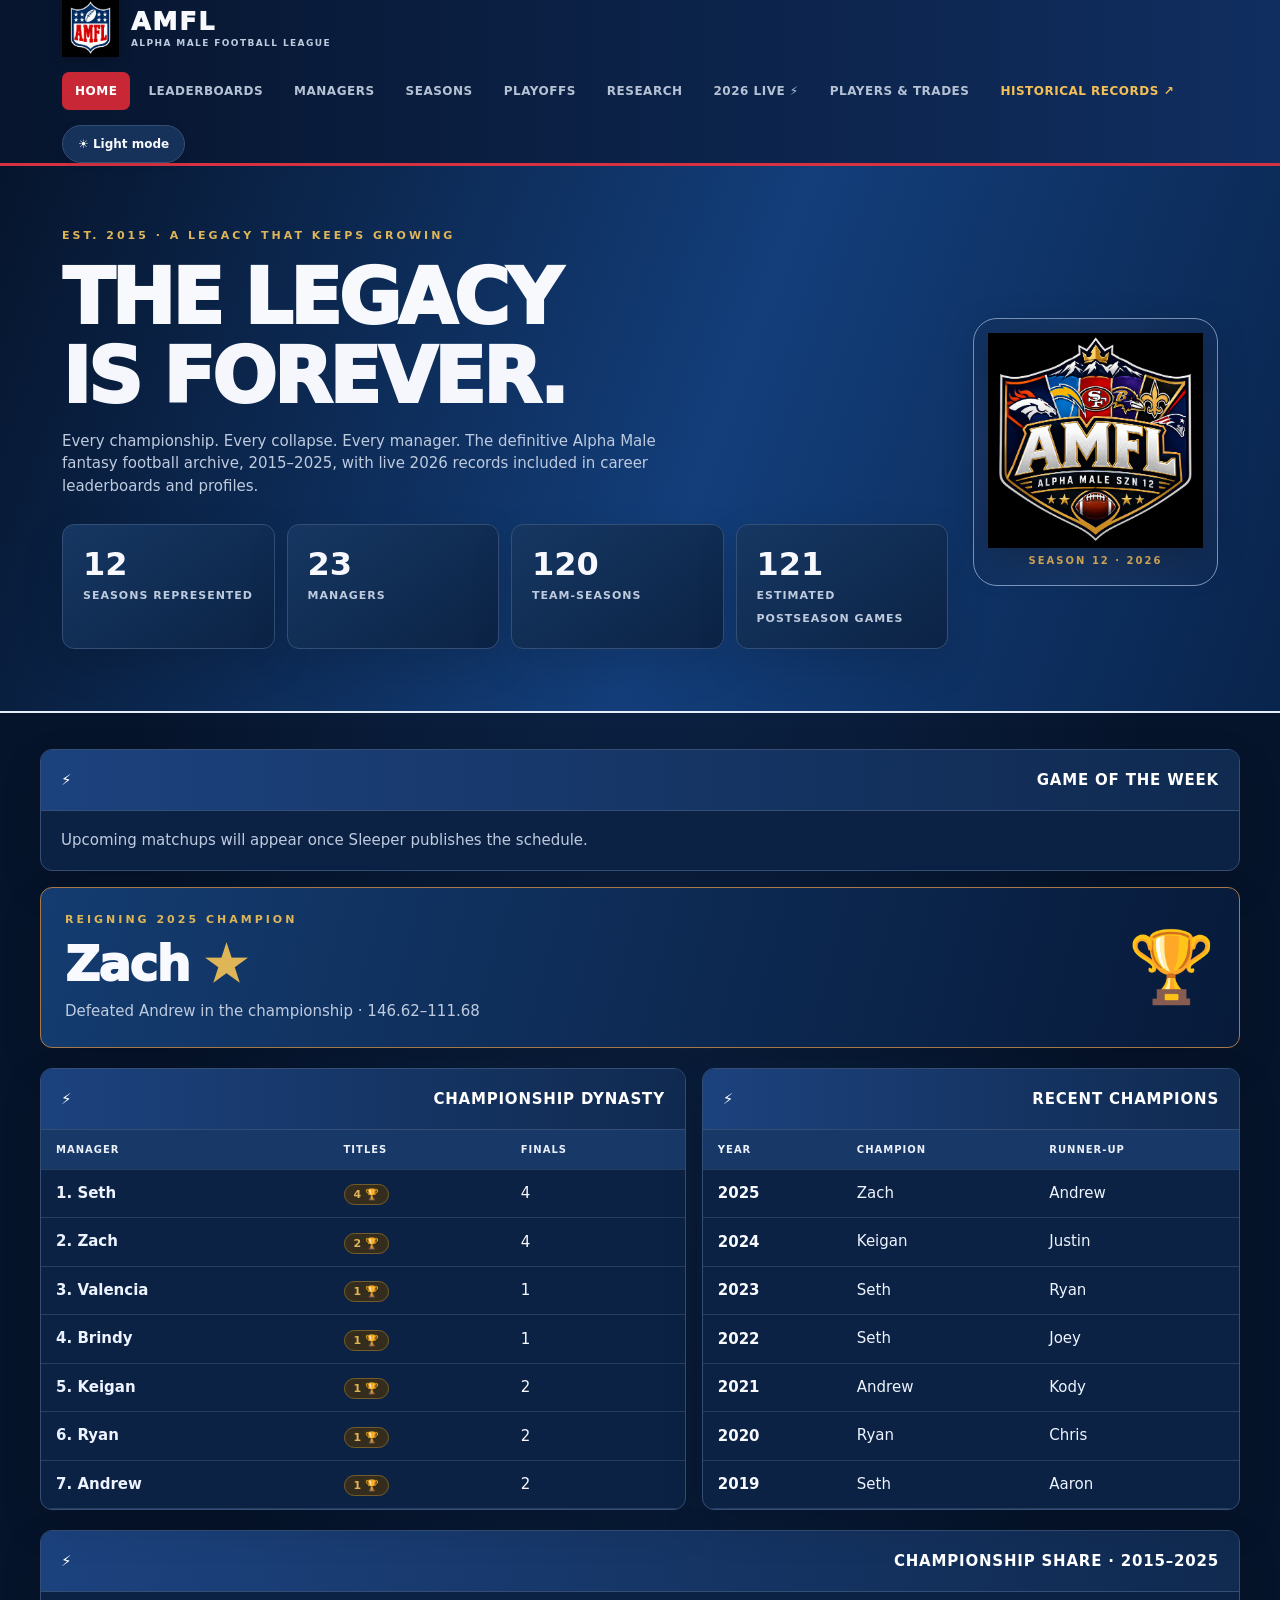
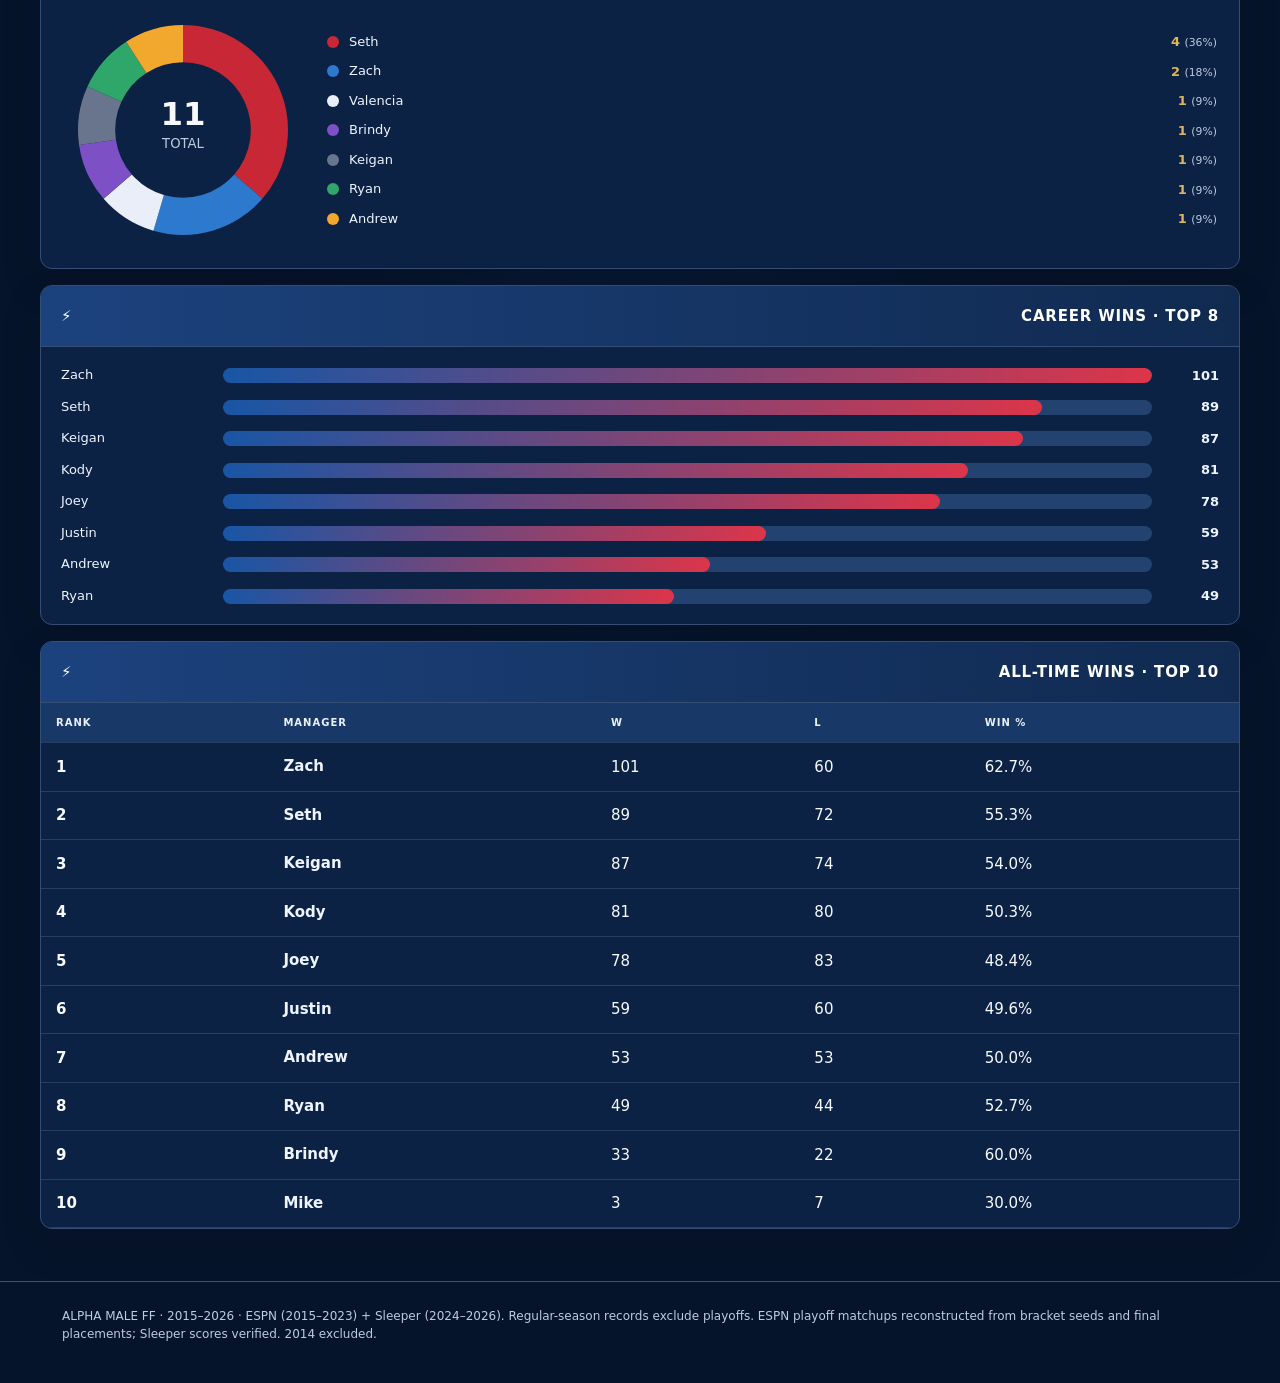
==== index.html @ c8cc76b9 "Integrate Research tab with schedule strength, playoff graphics and NFL data" ====
<!doctype html><html lang="en"><head><meta charset="utf-8"><meta name="viewport" content="width=device-width,initial-scale=1"><meta name="theme-color" content="#061225"><meta name="description" content="Alpha Male Fantasy Football League history, champions, records, playoff results and manager profiles from 2015–2025."><title>AMFL | Alpha Male Football League</title><link rel="icon" href="/assets/amfl-shield.png" type="image/png"><style>
:root{color-scheme:dark;--bg:#061225;--panel:#0b1d35;--panel2:#12284d;--line:#294266;--muted:#b1bdd1;--white:#f3f5fa;--gold:#e3b657;--cyan:#58b7e7}*{box-sizing:border-box}body{margin:0;background:radial-gradient(ellipse at 50% -20%,#22344f 0,transparent 55%),var(--bg);color:var(--white);font:15px/1.5 system-ui,-apple-system,Segoe UI,sans-serif}button,input,select{font:inherit}button{cursor:pointer}.wrap{max-width:1200px;margin:auto;padding:0 22px}.top{background:#0b1424e8;border-bottom:1px solid var(--line);position:sticky;top:0;z-index:4;backdrop-filter:blur(16px)}.topinner{min-height:74px;display:flex;align-items:center;justify-content:space-between;gap:15px}.brand{font-weight:950;letter-spacing:-.7px;font-size:20px;line-height:1.1}.brand b{color:var(--gold)}.brand small{display:block;font-size:10px;letter-spacing:2px;color:var(--muted);font-weight:700;margin-top:5px}.nav{display:flex;gap:5px;flex-wrap:wrap}.nav button{border:0;background:transparent;color:#b5c2d4;padding:10px 13px;border-radius:7px;font-weight:750;font-size:12px;text-transform:uppercase;letter-spacing:.5px}.nav button.active,.nav button:hover{background:#25354d;color:var(--gold)}.hero{padding:62px 0 35px;border-bottom:1px solid #243248}.eyebrow{font-size:11px;color:var(--gold);letter-spacing:3px;font-weight:900;text-transform:uppercase}.hero h1{font-size:clamp(39px,7vw,76px);letter-spacing:-3px;line-height:1.04;text-transform:uppercase;margin:13px 0 14px;font-weight:1000}.hero h1 span{color:var(--gold)}.sub{color:var(--muted);max-width:650px}.stats{display:grid;grid-template-columns:repeat(4,1fr);gap:12px;margin:27px 0}.stat{background:linear-gradient(140deg,#19263c,#101827);border:1px solid var(--line);border-radius:12px;padding:20px}.stat strong{font-size:32px;display:block;line-height:1.2;color:var(--gold)}.stat span{color:var(--muted);font-size:11px;font-weight:800;letter-spacing:1px;text-transform:uppercase}.section{padding:36px 0}.sectitle{font-size:23px;font-weight:950;text-transform:uppercase;letter-spacing:-.6px;margin:0 0 17px}.sectitle:before{content:"";display:inline-block;background:var(--gold);height:21px;width:4px;margin-right:11px;vertical-align:-3px}.grid2{display:grid;grid-template-columns:1.2fr 1fr;gap:16px;align-items:stretch}.grid2>div{min-width:0;display:flex;flex-direction:column}.grid2>div>.panel{height:100%;margin-bottom:0;display:flex;flex-direction:column}.grid2>div>.panel>.panelbody{flex:1}#content>.grid2 + .panel,#content>.grid2 + .trophy-chart,#content>.grid2 + .chartgrid{margin-top:22px}#content>.grid2:has(+ .panel){margin-bottom:22px}.panel{background:var(--panel);border:1px solid var(--line);border-radius:12px;overflow:hidden;margin-bottom:16px}.panelhead{padding:18px 20px;border-bottom:1px solid var(--line);font-weight:900;text-transform:uppercase;letter-spacing:.8px;display:flex;align-items:center;justify-content:space-between}.panelbody{padding:18px 20px}.tablewrap{overflow:auto}table{width:100%;border-collapse:collapse;text-align:left;white-space:nowrap}th{font-size:10px;letter-spacing:1px;text-transform:uppercase;color:var(--muted);background:#152239}td,th{padding:12px 15px;border-bottom:1px solid #263247}tbody tr:hover{background:#1c2b42}td:first-child{font-weight:750}td.gold{color:var(--gold);font-weight:900}.pill{border:1px solid #755d2b;background:#342c1c;color:var(--gold);border-radius:20px;padding:3px 9px;font-size:11px;font-weight:800}.toolbar{display:flex;flex-wrap:wrap;gap:10px;margin:0 0 17px}.toolbar input,.toolbar select{background:#16243a;color:white;border:1px solid #34445e;border-radius:8px;padding:10px 12px;min-width:155px;max-width:100%}.toolbar input{flex:1}.cardgrid{display:grid;grid-template-columns:repeat(3,1fr);gap:13px}.manager{background:var(--panel);border:1px solid var(--line);border-radius:11px;padding:19px;cursor:pointer}.manager:hover{border-color:var(--gold)}.manager h3{margin:0 0 6px;font-size:21px}.manager p{margin:5px 0;color:var(--muted);font-size:12px}.manager strong{color:var(--gold)}.banner{border:1px solid #5a4927;background:linear-gradient(110deg,#30291b,#151b2a);border-radius:12px;padding:24px;display:flex;justify-content:space-between;gap:20px;align-items:center}.banner .big{font-size:clamp(28px,5vw,48px);font-weight:1000;letter-spacing:-1.5px}.banner .big span{color:var(--gold)}.muted{color:var(--muted)}.small{font-size:12px}.week{color:var(--gold);font-weight:900}.foot{border-top:1px solid var(--line);padding:25px 0 40px;color:var(--muted);font-size:12px}.hidden{display:none!important}.tag{display:inline-block;border:1px solid #3a4c64;border-radius:5px;padding:2px 6px;color:#bac8da;font-size:10px}.tabs{display:flex;gap:7px;flex-wrap:wrap;margin-bottom:15px}.tabs button{background:#152239;color:#bdc9d9;border:1px solid #2c3d56;border-radius:7px;padding:9px 13px;font-size:12px;font-weight:800}.chartbars{display:grid;gap:11px;padding:18px 20px}.chartrow{display:grid;grid-template-columns:minmax(85px,150px) 1fr 55px;gap:12px;align-items:center;font-size:13px}.charttrack{background:#26344a;height:15px;border-radius:20px;overflow:hidden}.chartfill{height:100%;border-radius:20px;background:linear-gradient(90deg,#b9802f,#f4bf56)}.chartval{text-align:right;font-weight:800;color:var(--gold)}.roundlabel{color:var(--gold);font-weight:850}.chartcanvas{padding:14px 20px}.chartcanvas svg{width:100%;max-height:305px;display:block}.donutlayout{display:grid;grid-template-columns:minmax(170px,240px) 1fr;align-items:center;gap:24px;padding:18px 22px}.donutlayout svg{width:100%;max-height:260px}.donutlegend{display:grid;gap:9px}.legendrow{display:flex;align-items:center;gap:10px;font-size:13px}.legendrow strong{margin-left:auto;color:var(--gold)}.legendrow small{color:var(--muted);font-weight:500}.legenddot{display:inline-block;width:12px;height:12px;border-radius:50%;flex:none}@media(max-width:550px){.donutlayout{grid-template-columns:1fr}.donutlayout svg{max-height:190px}}.tabs button.on{background:#6e5224;color:#ffe1a3;border-color:#a77d38}@media(max-width:850px){.topinner{align-items:flex-start;flex-direction:column;padding:13px 0}.nav{width:100%;overflow:auto;flex-wrap:nowrap}.nav button{white-space:nowrap;padding:9px}.stats{grid-template-columns:repeat(2,1fr)}.grid2,.cardgrid{grid-template-columns:1fr}.hero{padding:35px 0 25px}.hero h1{letter-spacing:-1.5px}.banner{align-items:flex-start;flex-direction:column}}@media(max-width:420px){.wrap{padding:0 14px}.stats{gap:8px}.stat{padding:14px}.stat strong{font-size:26px}.panelhead{padding:14px}.hero h1{font-size:39px}}

/* Fantasy League Personality · v4 theme + visual system */
:root{--accent2:#fa6484;--chart-blue:#60d7e9;--shadow:0 16px 42px rgba(0,0,0,.13)}
body{transition:background-color .22s,color .22s}
.topinner{flex-wrap:wrap}.theme-toggle{flex-shrink:0;border:1px solid var(--line);background:var(--panel2);color:var(--white);border-radius:999px;padding:9px 15px;font-size:12px;font-weight:850;box-shadow:0 2px 12px #0001}
.theme-toggle:hover{border-color:var(--gold)}
.panel,.stat,.manager,.banner{box-shadow:var(--shadow)}
.panelhead:before{content:'⚡';margin-right:8px}.manager{transition:transform .16s,border-color .16s}.manager:hover{transform:translateY(-3px)}
.chartgrid{display:grid;grid-template-columns:1fr 1fr;gap:16px}.chartgrid>*{min-width:0}.vis-note{font-size:12px;color:var(--muted);margin:9px 19px 18px}
.rivalrow{display:grid;grid-template-columns:1fr auto auto;align-items:center;gap:12px;padding:12px 17px;border-bottom:1px solid var(--line)}.rivalrow:last-child{border:0}.rivalname{font-weight:800}.rivalrecord{font-weight:900;color:var(--gold)}.rivalbadge{font-size:10px;color:var(--muted);text-transform:uppercase;letter-spacing:.6px}
.svgchart{padding:12px 16px 6px}.svgchart svg{display:block;width:100%;max-height:325px}.svgaxis{fill:var(--muted);font-size:12px}.svgguide{stroke:var(--line)}.svgtext{fill:var(--white)}
html[data-theme="light"]{color-scheme:light;--bg:#f5f2e9;--panel:#fffefa;--panel2:#f2eee6;--line:#d9d2c5;--muted:#605e65;--white:#202b37;--gold:#ab6413;--cyan:#067f98;--shadow:0 10px 24px rgba(54,43,24,.09)}
html[data-theme="light"] body{background:radial-gradient(ellipse at 15% -10%,#ffe9bc,transparent 48%),var(--bg);color:var(--white)}
html[data-theme="light"] .top{background:#fffdf0ee;border-bottom-color:var(--line)}
html[data-theme="light"] .nav button{color:#42505e}html[data-theme="light"] .nav button.active,html[data-theme="light"] .nav button:hover{background:#f8e4b7;color:#79430a}
html[data-theme="light"] .hero{border-bottom-color:var(--line)}html[data-theme="light"] .stat{background:linear-gradient(135deg,#fffefa,#f4ecd9)}
html[data-theme="light"] th{background:#f1eade;color:#514d4a}html[data-theme="light"] td,html[data-theme="light"] th{border-bottom-color:#e8e0d3}html[data-theme="light"] tbody tr:hover{background:#fbf0d9}
html[data-theme="light"] .panel,html[data-theme="light"] .manager{background:var(--panel)}html[data-theme="light"] .banner{background:linear-gradient(110deg,#fff0cf,#fdfbf6);border-color:#e4c992}
html[data-theme="light"] .pill{background:#fff1d0;border-color:#e0b96c;color:#8a4d06}html[data-theme="light"] .tag{color:#52606b;border-color:#bab8ae}
html[data-theme="light"] .tabs button{background:#eee7dc;color:#49515b;border-color:#d8ccbd}html[data-theme="light"] .tabs button.on{background:#ffe0a2;color:#75480c;border-color:#cb9944}
html[data-theme="light"] .toolbar input,html[data-theme="light"] .toolbar select,html[data-theme="light"] #themeToggle{background:#fffefa;color:#263443;border-color:#d4c9b9}
html[data-theme="light"] .charttrack{background:#e8dfce}html[data-theme="light"] .chartfill{background:linear-gradient(90deg,#d98529,#efb450)}
html[data-theme="light"] .roundlabel,html[data-theme="light"] .chartval,html[data-theme="light"] .week{color:#a75e0a}
html[data-theme="light"] .foot{border-color:var(--line)}html[data-theme="light"] .banner .big span{color:var(--gold)}
@media(max-width:850px){.chartgrid{grid-template-columns:1fr}.topinner{flex-direction:row;align-items:center}.nav{order:3;width:100%}.theme-toggle{margin-left:auto}}
@media(max-width:520px){.rivalrow{grid-template-columns:1fr auto}.rivalbadge{grid-column:1/-1}.theme-toggle{padding:8px 12px}}

.person-link{border:0;background:none;padding:0;color:inherit;font:inherit;font-weight:inherit;text-align:inherit;cursor:pointer;text-decoration:none;border-bottom:1px dashed transparent}.person-link:hover,.person-link:focus-visible{color:var(--gold);border-bottom-color:var(--gold);outline:none}.person-link.gold{color:var(--gold)}.clickable-slice,.scatter-point{cursor:pointer;transition:opacity .14s,filter .14s}.clickable-slice:hover,.scatter-point:hover{opacity:.75;filter:brightness(1.14)}.scatter-point:focus-visible{outline:none;filter:drop-shadow(0 0 4px var(--gold))}.trophy-chart{max-width:800px;margin:0 auto 18px}.trophy-chart .donutlayout{grid-template-columns:205px 1fr;gap:20px}.trophy-chart .donutlayout svg{max-height:205px}.rival-spot-grid{display:grid;grid-template-columns:repeat(auto-fit,minmax(235px,1fr));gap:12px;margin-top:16px}.rival-spot{border:1px solid var(--line);border-radius:12px;padding:15px;background:var(--panel2)}.rival-own{border-color:#31966b;background:color-mix(in srgb,#31966b 12%,var(--panel))}.rival-ouch{border-color:#d15c64;background:color-mix(in srgb,#d15c64 11%,var(--panel))}.rival-kicker{text-transform:uppercase;letter-spacing:.6px;font-size:11px;font-weight:900}.rival-own .rival-kicker,.rivalrecord.winning{color:#37b882}.rival-ouch .rival-kicker,.rivalrecord.losing{color:#e4757b}.rival-big{font-weight:900;font-size:16px;margin:9px 0}.rival-big span{color:var(--gold)}.rival-quip{color:var(--muted);font-size:12px}.trophy-chart .donutlegend{grid-template-columns:1fr;gap:5px}@media(max-width:570px){.trophy-chart .donutlayout{grid-template-columns:1fr}.trophy-chart .donutlayout svg{width:210px;margin:auto}.rival-spot-grid{grid-template-columns:1fr}}

/* v6 leaderboard density + accessibility */
.chartgrid{align-items:stretch;gap:14px;margin-bottom:14px}
.chartgrid>div{display:flex;min-width:0}.chartgrid .panel{width:100%;margin-bottom:0;display:flex;flex-direction:column}
.chartgrid .svgchart{flex:1;display:flex;align-items:center;min-height:235px}
.chartgrid .svgchart svg{max-height:260px}
.chartgrid .vis-note{margin-top:auto;padding-top:3px;line-height:1.45}
.trophy-chart{max-width:none;margin:0 0 14px}.trophy-chart .donutlayout{grid-template-columns:minmax(135px,210px) minmax(0,1fr);gap:16px;padding:14px 18px}
.trophy-chart .donutlayout svg{max-height:210px}.trophy-chart .panel{margin-bottom:0}
.panelhead{min-height:61px}.person-link{text-decoration:underline;text-decoration-color:transparent;text-underline-offset:3px;transition:color .15s,text-decoration-color .15s}
.person-link:hover,.person-link:focus-visible{text-decoration-color:currentColor}
.person-link.gold{font-weight:850}.person-link:focus-visible{outline:2px solid var(--gold);outline-offset:4px;border-radius:2px}
.live-label{display:inline-block;color:#187958;font-weight:850}.live-notice{font-size:13px;color:var(--muted);margin:5px 0 20px}.live-cards{display:grid;grid-template-columns:repeat(3,minmax(0,1fr));gap:12px;margin:16px 0}
.live-card{padding:15px;border:1px solid var(--line);border-radius:12px;background:var(--panel)}.live-card strong{display:block;font-size:24px;color:var(--gold)}
@media(min-width:1000px){.trophy-chart{max-width:835px;margin-left:auto;margin-right:auto}}
@media(max-width:640px){.live-cards{grid-template-columns:1fr 1fr}.trophy-chart .donutlayout{grid-template-columns:1fr}.trophy-chart .donutlayout svg{width:195px;margin:auto}}

/* AMFL visual identity — stronger distinction from the former dark theme */
:root{--bg:#03152c;--panel:#102b4c;--panel2:#17395e;--line:#3e5b80;--gold:#f3bd4c;--cyan:#459de8;--muted:#bdcce0}
body{background:radial-gradient(ellipse at 65% -12%,#174477 0%,transparent 58%),var(--bg)}
.top{background:linear-gradient(90deg,#051a36,#09294e);border-bottom:3px solid #d6a643}
.hero{background:linear-gradient(112deg,#071d3b 0%,#0e3461 59%,#03152c 100%);border-bottom:2px solid #ad8a46}
.amfl-hero-emblem{background:radial-gradient(circle at 50% 48%,rgba(244,190,76,.18),rgba(25,60,105,.24) 58%,transparent 76%);border:1px solid #b18846}
.amfl-hero-emblem img{min-height:160px;object-fit:contain}
.nav button.active{background:#d6a643;color:#06162c}
.nav button:hover{background:#315d91;color:#fff}
.panel{background:var(--panel);border-color:var(--line)}
.panelhead{background:linear-gradient(90deg,#1a416d,#123153)}
.manager{background:#102b4c}
th{background:#183d69;color:#f4d291}
.charttrack{background:#244669}
.stat{background:linear-gradient(140deg,#183d69,#102746)}
.stat strong{color:#f3bd4c}
a.brand:hover .amfl-wordmark strong{color:#f3bd4c}
html[data-theme="light"] .nav button.active{background:#d6a643;color:#06162c}
html[data-theme="light"] .panel{background:var(--panel)}
/* AMFL 2026 identity */
.amfl-brand{display:flex;align-items:center;gap:12px;text-decoration:none;color:var(--white);flex-shrink:0}
.amfl-brand img{width:57px;height:57px;object-fit:contain;filter:drop-shadow(0 1px 7px rgba(0,0,0,.3))}
.amfl-wordmark strong{font-size:25px;letter-spacing:2px;font-weight:1000;display:block;color:var(--white);line-height:1}
.amfl-wordmark small{font-size:9px;letter-spacing:1.4px;white-space:nowrap;color:var(--muted)}
.amfl-hero{display:grid;grid-template-columns:minmax(0,1fr) 245px;gap:25px;align-items:center}
.amfl-hero-emblem{text-align:center;border-radius:24px;padding:14px 10px;background:radial-gradient(circle at 50% 42%,rgba(38,74,130,.33),transparent 70%);border:1px solid rgba(226,182,87,.16)}
.amfl-hero-emblem img{display:block;width:min(100%,215px);margin:0 auto;filter:drop-shadow(0 6px 20px rgba(0,0,0,.35))}
.amfl-hero-emblem span{font-size:10px;font-weight:900;color:var(--gold);letter-spacing:2px}
.top{background:rgba(5,17,36,.96);border-bottom:1px solid #38517b}
.hero{background:radial-gradient(ellipse at 82% 40%,rgba(21,63,121,.32),transparent 52%);border-bottom-color:var(--line)}
.panelhead{background:linear-gradient(90deg,rgba(14,44,86,.42),transparent);border-bottom-color:var(--line)}
th{background:#132c50;color:#c3d0e3}td,th{border-bottom-color:#263e60}
tbody tr:hover{background:#19365b}
.nav button.active,.nav button:hover{background:#243c60;color:var(--gold)}
.tabs button.on{background:#55401e;border-color:#c7973a;color:#ffe9ba}
.chartfill{background:linear-gradient(90deg,#b78b37,#f4c970)}
.banner{background:linear-gradient(115deg,#173152,#0a1c34);border-color:#8a713f}
html[data-theme="light"] .amfl-brand{color:#202b37}
html[data-theme="light"] .amfl-wordmark strong{color:#17365f}
html[data-theme="light"] .amfl-hero-emblem{background:#e5eaf3;border-color:#c4b18e}
html[data-theme="light"] .panelhead{background:#eef1f8}
html[data-theme="light"] th{background:#e6eaf1;color:#34435b}
@media(max-width:850px){.amfl-hero{grid-template-columns:minmax(0,1fr) 150px}.amfl-hero-emblem img{width:140px}}
@media(max-width:610px){.amfl-brand img{width:47px;height:47px}.amfl-wordmark strong{font-size:20px}.amfl-wordmark small{font-size:8px;letter-spacing:.8px}.amfl-hero{grid-template-columns:1fr}.amfl-hero-emblem{justify-self:center;width:min(100%,250px);padding:8px}.amfl-hero-emblem img{width:140px}.hero{padding-top:30px}}

/* AMFL red, white and blue league identity */
:root{--bg:#06142b;--panel:#0c2244;--panel2:#16325a;--line:#344e76;--white:#f7f9fd;--muted:#becbdf;--gold:#deb35d;--cyan:#4b9cda;--amfl-red:#c82735;--amfl-blue:#174b92}
body{background:radial-gradient(ellipse at 50% -10%,rgba(34,87,161,.28),transparent 60%),#06142b}
.top{background:linear-gradient(90deg,#07152e,#102e60)!important;border-bottom:3px solid #d63242!important}
.hero{background:linear-gradient(110deg,#06152d 0%,#133e7a 55%,#09244c 100%)!important;border-bottom:2px solid #e5edf8!important}
.hero h1 span{color:#f5f7fc}.eyebrow,.amfl-hero-emblem span{color:#e4b454}
.nav button.active{background:#c82735!important;color:#fff!important}
.nav button:hover{background:#b52535!important;color:#fff!important}
.nav a:hover{color:#fff!important;background:#1d427b}
.panel,.manager{background:#0c2244;border-color:#344e76}
.panelhead{background:linear-gradient(90deg,#1c427e,#102a50)!important;color:#fff}
th{background:#183968!important;color:#eaf0fa!important}
tbody tr:hover{background:#1d3d70}
.tabs button.on{background:#b82635!important;border-color:#dd4354!important;color:#fff!important}
.chartfill{background:linear-gradient(90deg,#164a91,#d43144)!important}
.charttrack{background:#24426f}
.stat{background:linear-gradient(145deg,#163762,#0b2345)!important}
.stat strong{color:#f0c26c}
.banner{background:linear-gradient(105deg,#143c70,#071a3a)!important;border-color:#a87948!important}
.amfl-hero-emblem{background:radial-gradient(circle at center,rgba(223,233,255,.13),rgba(16,43,90,.35))!important;border-color:#7e97bd!important}
.amfl-hero-emblem img{min-height:0!important;object-fit:contain}
.amfl-brand img{object-fit:contain}
.foot{border-top-color:#35517c}
html[data-theme="light"] .top{background:#e9eef7!important;border-bottom:3px solid #c82735!important}
html[data-theme="light"] .hero{background:linear-gradient(115deg,#e7eefb,#d4e1f5)!important}
html[data-theme="light"] .panel,html[data-theme="light"] .manager{background:#fff}
html[data-theme="light"] .panelhead{background:#e1e9f6!important;color:#18365f}
html[data-theme="light"] th{background:#e5ebf5!important;color:#283d65!important}
html[data-theme="light"] .stat{background:#e9f0fb!important}
/* AMFL finish: blue/white text, red emphasis, gold exclusively for awards */
:root{--gold:#dfb657;--cyan:#58a6ed}
.person-link,.person-link.gold,.chartval,.manager strong,.roundlabel,.week{color:#eef4ff!important}
.person-link:hover,.chartrow .person-link:hover{color:#72b9ff!important}
.eyebrow,.pill,.banner .big span,.trophy-chart .legendrow strong{color:#dfb657}
.sectitle:before{background:#cf2e42}
.tabs button.on,.nav button.active{background:#c82735!important;color:#fff!important}
.chartfill{background:linear-gradient(90deg,#1856a5,#dc354a)!important}
.chartrow .chartval{color:#eef4ff!important}
table td.gold,table .gold{color:#e9f1ff}
.stats .stat strong{color:#f7f9ff}
.banner .big{color:#f8faff}
.amfl-hero-emblem span{color:#e9b95e}
html[data-theme="light"] .person-link,html[data-theme="light"] .chartval{color:#174176!important}

/* AMFL light mode — modern blue and white, red actions, high contrast */
html[data-theme="light"]{color-scheme:light;--bg:#e9f1fc;--panel:#ffffff;--panel2:#f0f5fd;--line:#bdcee6;--muted:#52657f;--white:#152f56;--gold:#b17c22;--cyan:#1763b8}
html[data-theme="light"] body{background:linear-gradient(155deg,#f4f8ff 0%,#e3edfb 60%,#edf3fc 100%)!important;color:#152f56!important}
html[data-theme="light"] .top{background:linear-gradient(90deg,#fff,#e9f2ff)!important;border-bottom:3px solid #c82735!important}
html[data-theme="light"] .brand,.brand.amfl-brand{color:inherit}
html[data-theme="light"] .amfl-wordmark strong{color:#153b73!important}
html[data-theme="light"] .amfl-wordmark small{color:#48678d!important}
html[data-theme="light"] .hero{background:linear-gradient(120deg,#e9f2ff,#cadcf6)!important;border-bottom:1px solid #a9c1e1!important}
html[data-theme="light"] .hero h1{color:#122e58!important}
html[data-theme="light"] .hero h1 span{color:#bd2536!important}
html[data-theme="light"] .eyebrow{color:#8d5816!important}
html[data-theme="light"] .sub,html[data-theme="light"] .muted,html[data-theme="light"] .small{color:#52657f}
html[data-theme="light"] .nav button{color:#17365d!important}
html[data-theme="light"] .nav button.active{background:#c82735!important;color:#fff!important}
html[data-theme="light"] .nav button:hover{background:#225da5!important;color:#fff!important}
html[data-theme="light"] .nav a{color:#174b91!important}
html[data-theme="light"] .panel,html[data-theme="light"] .manager{background:#fff!important;border:1px solid #bfd0e7!important;box-shadow:0 5px 16px rgba(16,57,109,.07)}
html[data-theme="light"] .panelhead{background:linear-gradient(90deg,#e2ecfa,#f5f8fe)!important;color:#17345b!important;border-bottom:1px solid #c4d4e9!important}
html[data-theme="light"] .stat{background:linear-gradient(140deg,#ffffff,#e7effc)!important;border-color:#bed0e9!important}
html[data-theme="light"] .stat strong{color:#173e7a!important}
html[data-theme="light"] .stat span{color:#52657f!important}
html[data-theme="light"] .sectitle{color:#14355f!important}
html[data-theme="light"] .sectitle:before{background:#c82735!important}
html[data-theme="light"] th{background:#dbe8f9!important;color:#173b69!important}
html[data-theme="light"] td{color:#172f51!important;border-bottom-color:#d8e3f2!important}
html[data-theme="light"] tbody tr:hover{background:#ecf4fe!important}
html[data-theme="light"] .person-link,html[data-theme="light"] .person-link.gold,html[data-theme="light"] .chartval,html[data-theme="light"] .manager strong,html[data-theme="light"] .roundlabel,html[data-theme="light"] .week{color:#1556a2!important}
html[data-theme="light"] .person-link:hover{color:#bb263a!important}
html[data-theme="light"] .tabs button{background:#e6eefb!important;color:#193d6c!important;border-color:#bdcfe9!important}
html[data-theme="light"] .tabs button.on{background:#c82735!important;color:#fff!important;border-color:#c82735!important}
html[data-theme="light"] .toolbar input,html[data-theme="light"] .toolbar select,html[data-theme="light"] #themeToggle{background:#fff!important;color:#18385f!important;border-color:#a9c0de!important}
html[data-theme="light"] .charttrack{background:#ceddf0!important}
html[data-theme="light"] .chartfill{background:linear-gradient(90deg,#1958a6,#cd3043)!important}
html[data-theme="light"] .banner{background:linear-gradient(115deg,#dceafd,#f9fbff)!important;border-color:#a9bfdc!important}
html[data-theme="light"] .banner .big{color:#173c72!important}
html[data-theme="light"] .banner .big span{color:#af7a19!important}
html[data-theme="light"] .pill{background:#f5ebd5!important;border-color:#d4b576!important;color:#875717!important}
html[data-theme="light"] .tag{border-color:#b4c8e3;color:#36547b}
html[data-theme="light"] .foot{border-top:1px solid #b9cde7!important;color:#52657f!important}
html[data-theme="light"] .amfl-hero-emblem{background:linear-gradient(145deg,#fff,#dce8fa)!important;border-color:#aebfda!important}
html[data-theme="light"] .donutlegend .legendrow{color:#203c60}
html[data-theme="light"] .legendrow strong{color:#184e93}
html[data-theme="light"] .chartcanvas svg text{fill:#45617f}
html[data-theme="light"] .rival-spot{color:#1a3758;background:#f0f5fc}
html[data-theme="light"] .rival-own{background:#e4f5ec}
html[data-theme="light"] .rival-ouch{background:#fff0f1}
html[data-theme="light"] .rival-big{color:#1a3758}
.power-explain{font-size:13px;color:var(--muted)}@media(max-width:900px){#content .tablewrap{overflow-x:auto}#content .tablewrap table{min-width:720px}}\n/* Responsive AMFL hero and dashboard corrections */
@media (min-width: 901px){
 .amfl-hero{align-items:start!important;grid-template-columns:minmax(0,1fr) clamp(205px,19vw,265px)}
 .amfl-hero-emblem{align-self:start!important;margin-top:34px!important}
}
@media (min-width: 611px) and (max-width: 900px){
 .amfl-hero{grid-template-columns:minmax(0,1fr) 170px;align-items:start!important;gap:18px}
 .amfl-hero-emblem{margin-top:35px!important;align-self:start!important}
 .amfl-hero-emblem img{width:100%;max-width:155px}
}
@media (max-width: 610px){
 .amfl-hero{grid-template-columns:minmax(0,1fr)!important;align-items:center!important;gap:18px}
 .amfl-hero-emblem{margin:10px auto 0!important;align-self:center!important;justify-self:center!important;width:min(100%,250px)}
 .amfl-hero-emblem img{width:min(100%,155px)!important}
}
@media (max-width: 900px){
 .wrap{width:100%;min-width:0}
 .topinner{min-width:0}
 .nav{max-width:100%;min-width:0;overflow-x:auto;overscroll-behavior-x:contain;-webkit-overflow-scrolling:touch}
 .grid2,.chartgrid{min-width:0}
 .grid2>div,.chartgrid>div,.panel{min-width:0}
 .chartcanvas,.panelbody{min-width:0}
}
@media (max-width: 700px){
 .grid2,.chartgrid,.cardgrid{grid-template-columns:minmax(0,1fr)!important}
 .stats{grid-template-columns:repeat(2,minmax(0,1fr))!important}
 .hero h1{font-size:clamp(35px,9vw,62px);letter-spacing:-1.7px}
 .panelhead{gap:12px;overflow-wrap:anywhere}
 .chartrow{grid-template-columns:minmax(75px,110px) minmax(0,1fr) minmax(45px,70px);gap:8px}
 .chartrow>*{min-width:0}
 .tablewrap{max-width:100%;overflow-x:auto;-webkit-overflow-scrolling:touch}
 .donutlayout{grid-template-columns:minmax(0,1fr)!important}
 .donutlayout svg{max-width:230px;margin:0 auto}
}
@media (max-width: 400px){
 .wrap{padding-left:14px;padding-right:14px}
 .stats{gap:9px}
 .stat{padding:13px}
 .stat strong{font-size:26px}
 .panelhead{padding:13px 14px}
 .panelbody{padding:14px}
 .nav button{padding:9px 10px}
}
html[data-theme="light"] .amfl-hero-emblem span{color:#204b85!important;font-weight:900;text-shadow:none}</style><style>body[data-page="research"] .hero{display:none}body[data-page="research"] #content{max-width:1440px;padding-top:32px}.nav button[data-page="research"].active{background:#c82735;color:white}</style></head><body><header class="top"><div class="wrap topinner"><a class="brand amfl-brand" href="/" aria-label="AMFL Home"><img src="/assets/amfl-shield.png" onerror="this.onerror=null;this.src='/assets/amfl-shield.svg'" alt="AMFL shield" width="57" height="57"><span class="amfl-wordmark"><strong>AMFL</strong><small>ALPHA MALE FOOTBALL LEAGUE</small></span></a><nav class="nav" id="nav"><button data-page="home" class="active">Home</button><button data-page="leaders">Leaderboards</button><button data-page="managers">Managers</button><button data-page="seasons">Seasons</button><button data-page="playoffs">Playoffs</button><button data-page="research">Research</button><button data-page="live">2026 Live ⚡</button><button data-page="players">Players &amp; Trades</button><a href="/records.html" style="display:inline-flex;align-items:center;padding:10px 13px;border-radius:7px;color:#f4bf56;font-weight:850;font-size:12px;text-transform:uppercase;letter-spacing:.5px;text-decoration:none;white-space:nowrap">Historical Records ↗</a></nav><button id="themeToggle" class="theme-toggle" type="button" aria-label="Switch color theme" onclick="toggleTheme()">☀ Light</button></div></header><main><div class="hero"><div class="wrap amfl-hero"><div class="amfl-hero-copy"><div class="eyebrow">Est. 2015 · A legacy that keeps growing</div><h1>THE LEGACY<br><span>IS FOREVER.</span></h1><div class="sub">Every championship. Every collapse. Every manager. The definitive Alpha Male fantasy football archive, 2015–2025, with live 2026 records included in career leaderboards and profiles.</div><div class="stats" id="stats"></div></div><div class="amfl-hero-emblem"><img src="/assets/amfl-season12.png" onerror="this.onerror=null;this.src='/assets/amfl-season12.svg'" alt="AMFL Season 12 custom favorite NFL teams crest" loading="eager"><span>SEASON 12 · 2026</span></div></div></div><div class="wrap section" id="content"><div class="muted">Loading league history…</div></div></main><footer class="foot"><div class="wrap">ALPHA MALE FF · 2015–2026 · ESPN (2015–2023) + Sleeper (2024–2026). Regular-season records exclude playoffs. ESPN playoff matchups reconstructed from bracket seeds and final placements; Sleeper scores verified. 2014 excluded.</div></footer><script>

function applyTheme(theme){document.documentElement.dataset.theme=theme;const b=document.getElementById('themeToggle');if(b){b.textContent=theme==='light'?'☾ Dark mode':'☀ Light mode';b.setAttribute('aria-pressed',String(theme==='light'))}try{localStorage.setItem('amff-theme',theme)}catch(e){}}
function toggleTheme(){applyTheme(document.documentElement.dataset.theme==='light'?'dark':'light')}
try{applyTheme(localStorage.getItem('amff-theme')||'dark')}catch(e){applyTheme('dark')}
let ALL_HEAD_TO_HEAD=[], H2H_LOAD_STATUS='Loading Sleeper matchup history…';const luckIndex=(pf,pa)=>Number(pa)>0?((Number(pf)/Number(pa)-1)*100).toFixed(1)+'%':'—';let PLAYER_STATS=null,PLAYER_STATS_LOADING=false;let D, HISTORICAL, activeManager=null, page=(location.hash.startsWith('#research')?'research':location.hash==='#players'?'players':'home'), seasonYear=2025, playoffYear=2025, playoffBracket='Championship', leaderMetric='W', managerSearch='';const $=x=>document.querySelector(x), fmt=n=>Number(n||0).toLocaleString('en-US',{maximumFractionDigits:2}), pct=n=>(100*n).toFixed(1)+'%', esc=s=>String(s??'').replace(/[&<>"']/g,c=>({'&':'&amp;','<':'&lt;','>':'&gt;','"':'&quot;',"'":'&#39;'}[c]));const sort=(a,k)=>[...a].sort((x,y)=>(y[k]||0)-(x[k]||0));const table=(heads,rows)=>`<div class="tablewrap"><table><thead><tr>${heads.map(h=>`<th>${h}</th>`).join('')}</tr></thead><tbody>${rows.join('')}</tbody></table></div>`;const tr=c=>`<tr>${c.map(x=>`<td>${x??'—'}</td>`).join('')}</tr>`;const panel=(title,body)=>`<div class="panel"><div class="panelhead">${title}</div>${body}</div>`;const selectYears=(id,val)=>`<select id="${id}">${Array.from({length:LIVE?.season===2026?12:11},(_,i)=>(LIVE?.season===2026?2026:2025)-i).map(y=>`<option ${y==val?'selected':''}>${y}</option>`).join('')}</select>`;
function setPage(p){activeManager=null;page=p;document.body.dataset.page=p;history.pushState(null,'','#'+p);if(p==='live'&&!LIVE)loadLive();document.querySelectorAll('#nav button').forEach(b=>b.classList.toggle('active',b.dataset.page===p));render();window.scrollTo({top:0,behavior:'smooth'})}document.querySelectorAll('#nav button').forEach(b=>b.onclick=()=>setPage(b.dataset.page));
function managerLink(name,extra=''){if(!name)return '—';const n=String(name),found=D.totals.some(t=>t.Manager===n);return found?`<button class="person-link ${extra}" type="button" data-manager="${esc(n)}" title="Open ${esc(n)} profile">${esc(n)}</button>`:esc(n)}
function goManager(name){if(!D.totals.some(t=>t.Manager===name))return;activeManager=name;page='managers';document.querySelectorAll('#nav button').forEach(b=>b.classList.toggle('active',b.dataset.page==='managers'));showManager(name)}
document.addEventListener('click',e=>{const b=e.target.closest('[data-manager]');if(b){e.preventDefault();goManager(b.dataset.manager)}});document.addEventListener('keydown',e=>{if((e.key==='Enter'||e.key===' ')&&e.target.matches('.scatter-point')){e.preventDefault();goManager(e.target.dataset.manager)}});
function home(){const latest=D.champs.find(x=>x.Season===2025), titles=sort(D.honors.map(x=>({...x,rank:x.titles})), 'rank');return `<div class="banner"><div><div class="eyebrow">Reigning 2025 Champion</div><div class="big">${esc(latest.Champion)} <span>★</span></div><div class="muted">Defeated ${esc(latest['Runner-up'])} in the championship · 146.62–111.68</div></div><div style="font-size:70px">🏆</div></div><div class="grid2" style="margin-top:20px"><div>${panel('Championship dynasty',table(['Manager','Titles','Finals'],titles.filter(x=>x.titles).map((x,i)=>tr([`<span class="gold">${i+1}.</span> ${managerLink(x.manager)}`,`<span class="pill">${x.titles} 🏆</span>`,x.titles+x.runnerUps]))))}</div><div>${panel('Recent champions',table(['Year','Champion','Runner-up'],[...D.champs].reverse().slice(0,7).map(x=>tr([x.Season,`<span class="gold">${managerLink(x.Champion)}</span>`,managerLink(x['Runner-up'])]))))}</div></div><div style="height:20px"></div>${donutChart('Championship share · 2015–2025',titles.filter(x=>x.titles).map(x=>({name:x.manager,value:x.titles})))}${barChart('Career wins · top 8',forceMikeTop10(sort(D.totals.filter(topEligible),'W')).slice(0,8),x=>x.W,x=>x.W)}${panel('All-time wins · top 10',table(['Rank','Manager','W','L','Win %'],forceMikeTop10(sort(D.totals.filter(topEligible),'W')).map((x,i)=>tr([i+1,managerLink(x.Manager,'gold'),x.W,x.L,pct(x.WinPct)]))))}`}
const topEligible=x=>x.Manager==='Mike'||Number(x.Seasons)>=4;const forceMikeTop10=rows=>{const a=rows.slice(0,10);if(!a.some(x=>x.Manager==='Mike')){const mike=rows.find(x=>x.Manager==='Mike');if(mike){if(a.length===10)a.pop();a.push(mike)}}return a};
const metrics={W:'Wins',WinPct:'Win %',PF:'Points scored',Seasons:'Seasons played',Diff:'Point differential',Last:'Last-place finishes'};
const lastCounts=()=>{let counts={};for(const x of D.lastPlaces||[])if(x.manager)counts[x.manager]=(counts[x.manager]||0)+1;return D.totals.map(x=>({...x,Last:counts[x.Manager]||0})).sort((a,b)=>b.Last-a.Last||a.Manager.localeCompare(b.Manager))};
function barChart(title,items,valueFn,labelFn){let mx=Math.max(1,...items.map(valueFn));return panel(title,`<div class="chartbars" role="img" aria-label="${esc(title)}">${items.map(x=>`<div class="chartrow"><span>${managerLink(x.Manager||x.manager)}</span><div class="charttrack"><div class="chartfill" style="width:${100*valueFn(x)/mx}%"></div></div><span class="chartval">${esc(labelFn(x))}</span></div>`).join('')}</div>`)}

function lineChart(title,items){const a=[...items].sort((x,y)=>x.Season-y.Season);if(!a.length)return '';let vals=a.map(x=>Number(x.PF)||0),lo=Math.floor(Math.min(...vals)*.9),hi=Math.ceil(Math.max(...vals)*1.08),range=Math.max(1,hi-lo),left=52,right=740,top=22,bottom=225,x=i=>a.length===1?390:left+(right-left)*i/(a.length-1),y=v=>bottom-(v-lo)/range*(bottom-top),path=a.map((t,i)=>(i?'L':'M')+x(i).toFixed(1)+','+y(vals[i]).toFixed(1)).join(' ');return panel(title,`<div class="chartcanvas"><svg viewBox="0 0 790 275" role="img" aria-label="${esc(title)} showing points for across ${a.length} seasons" preserveAspectRatio="xMidYMid meet"><g stroke="#304059" stroke-width="1">${[0,.25,.5,.75,1].map(z=>`<line x1="${left}" x2="${right}" y1="${top+(bottom-top)*z}" y2="${top+(bottom-top)*z}"/>`).join('')}</g><g font-size="13" fill="#9cb0c8">${[0,.25,.5,.75,1].map(z=>`<text x="8" y="${top+(bottom-top)*z+4}">${Math.round(hi-range*z)}</text>`).join('')}${a.map((t,i)=>`<text x="${x(i)}" y="251" text-anchor="middle">${t.Season}</text>`).join('')}</g><path d="${path}" fill="none" stroke="#dc354a" stroke-width="4" stroke-linecap="round" stroke-linejoin="round"/>${a.map((t,i)=>`<circle cx="${x(i)}" cy="${y(vals[i])}" r="5" fill="#dc354a"><title>${t.Season}: ${fmt(vals[i])} points</title></circle>`).join('')}</svg><p class="muted small">Regular-season points scored by season. 2026 is in progress (partial-year total); scoring formats may have changed.</p></div>`)}
function donutChart(title,segments){const all=segments.filter(s=>s.value>0),total=all.reduce((v,s)=>v+s.value,0),colors=['#c82735','#2d79cd','#e9eef8','#6b92d3','#69748d','#d9b15b','#e85d9b'],championColor=(segment,i)=>segment.name==='Andrew'?'#f2a72d':segment.name==='Brindy'?'#7e50c5':segment.name==='Ryan'?'#2fa66a':colors[i%colors.length];if(!total)return '';let angle=-Math.PI/2;
const point=(radius,a)=>[(100+radius*Math.cos(a)).toFixed(5),(100+radius*Math.sin(a)).toFixed(5)];
const slices=all.map((seg,i)=>{
 const span=2*Math.PI*seg.value/total;
 const start=angle,end=angle+span;
 angle=end;
 const clickable=D.totals.some(t=>t.Manager===seg.name),attrs=clickable?` class="clickable-slice" data-manager="${esc(seg.name)}"`:'';
 if(span>=2*Math.PI-1e-8)return `<circle cx="100" cy="100" r="72" fill="none" stroke="${championColor(seg,i)}" stroke-width="31"${attrs}/>`;
 const outerStart=point(87.5,start),outerEnd=point(87.5,end),innerEnd=point(56.5,end),innerStart=point(56.5,start),large=span>Math.PI?1:0;
 const path=`M ${outerStart.join(' ')} A 87.5 87.5 0 ${large} 1 ${outerEnd.join(' ')} L ${innerEnd.join(' ')} A 56.5 56.5 0 ${large} 0 ${innerStart.join(' ')} Z`;
 return `<path d="${path}" fill="${championColor(seg,i)}"${attrs}/>`;
}).join('');return panel(title,`<div class="donutlayout"><svg viewBox="0 0 200 200" role="img" aria-label="${esc(title)}: ${all.map(s=>esc(s.name)+' '+s.value).join(', ')}">${slices}<circle cx="100" cy="100" r="49" fill="var(--panel)"/><text x="100" y="96" text-anchor="middle" fill="var(--white)" font-weight="900" font-size="27">${total}</text><text x="100" y="115" text-anchor="middle" fill="var(--muted)" font-size="11">TOTAL</text></svg><div class="donutlegend">${all.map((s,i)=>`<div class="legendrow"><span class="legenddot" style="background:${championColor(s,i)}"></span><span>${managerLink(s.name)}</span><strong>${s.value} <small>(${(100*s.value/total).toFixed(0)}%)</small></strong></div>`).join('')}</div></div>`)}

function scatterChart(title,items){const xs=items.filter(a=>a.Seasons>0).sort((a,b)=>a.Seasons-b.Seasons||a.WinPct-b.WinPct||a.Manager.localeCompare(b.Manager));const W=790,H=335,L=65,R=758,T=29,B=277,maxSeason=Math.max(1,...xs.map(a=>a.Seasons));const rates=xs.map(a=>a.WinPct);const lo=Math.max(0,Math.floor((Math.min(...rates)-.07)*10)/10),hi=Math.min(1,Math.ceil((Math.max(...rates)+.07)*10)/10),rng=Math.max(.1,hi-lo);const x=v=>L+(v-1)/Math.max(1,maxSeason-1)*(R-L),y=v=>B-(v-lo)/rng*(B-T);const bucket={};const points=xs.map(a=>{let bucketId=a.Seasons+':'+Math.round(a.WinPct*25);const i=bucket[bucketId]||0;bucket[bucketId]=i+1;const jitter=i===0?0:(i%2?1:-1)*Math.ceil(i/2)*12;return {a,cx:Math.max(L+7,Math.min(R-7,x(a.Seasons)+jitter)),cy:y(a.WinPct)}});const ticks=Array.from({length:5},(_,i)=>lo+(hi-lo)*i/4);return panel(title,`<div class="svgchart"><svg viewBox="0 0 ${W} ${H}" aria-label="${esc(title)}; click a dot to open a manager profile" role="img"><g class="svgguide">${ticks.map(k=>`<line x1="${L}" x2="${R}" y1="${y(k)}" y2="${y(k)}"/>`).join('')}</g><g class="svgaxis">${ticks.map(k=>`<text x="${L-11}" y="${y(k)+4}" text-anchor="end">${Math.round(k*100)}%</text>`).join('')}${Array.from({length:maxSeason},(_,i)=>`<text x="${x(i+1)}" y="${B+21}" text-anchor="middle">${i+1}</text>`).join('')}<text x="${(L+R)/2}" y="${H-9}" text-anchor="middle">Seasons played</text></g>${points.map(({a,cx,cy})=>`<g data-manager="${esc(a.Manager)}" tabindex="0" role="button" aria-label="Open ${esc(a.Manager)} profile; ${a.Seasons} seasons, ${pct(a.WinPct)} win rate" class="scatter-point"><circle cx="${cx}" cy="${cy}" r="8" fill="${a.WinPct>=.5?'#60d7e9':'#f4bf56'}" stroke="var(--panel)" stroke-width="2"/><title>${esc(a.Manager)} • ${a.Seasons} seasons • ${pct(a.WinPct)}</title></g>`).join('')}</svg></div><p class="vis-note">Zoomed to the actual range of win rates; dots sharing a season count are gently spread apart. Click any dot to visit that manager.</p>`)}
function yearlyLineChart(title){const years=[...new Set(D.seasons.filter(s=>s.Season<2026).map(s=>s.Season))].sort(),avgs=years.map(y=>{let a=D.seasons.filter(x=>x.Season===y);return a.reduce((s,x)=>s+Number(x.PF||0),0)/a.length}),min=Math.floor(Math.min(...avgs)/100)*100,max=Math.ceil(Math.max(...avgs)/100)*100,W=800,L=58,R=766,T=25,B=237,x=i=>L+i*(R-L)/Math.max(1,years.length-1),y=v=>B-(v-min)/Math.max(1,max-min)*(B-T),path=avgs.map((v,i)=>`${i?'L':'M'}${x(i).toFixed(1)},${y(v).toFixed(1)}`).join(' ');return panel(title,`<div class="svgchart"><svg viewBox="0 0 800 290" role="img" aria-label="${esc(title)}"><g class="svgguide">${[0,.25,.5,.75,1].map(i=>`<line x1="${L}" x2="${R}" y1="${T+i*(B-T)}" y2="${T+i*(B-T)}"/>`).join('')}</g><g class="svgaxis">${[0,.25,.5,.75,1].map(i=>`<text x="${L-8}" text-anchor="end" y="${T+i*(B-T)+4}">${fmt(max-i*(max-min))}</text>`).join('')}${years.map((s,i)=>`<text x="${x(i)}" y="265" text-anchor="middle">${String(s).slice(2)}</text>`).join('')}</g><path d="${path}" stroke="var(--cyan)" stroke-width="4" fill="none" stroke-linejoin="round" stroke-linecap="round"/>${years.map((s,i)=>`<circle cx="${x(i)}" cy="${y(avgs[i])}" r="5" fill="var(--gold)"><title>${s}: ${fmt(avgs[i])} average points</title></circle>`).join('')}</svg></div><p class="vis-note">Average regular-season points scored per team each year. Rules and season lengths may differ; this shows historical scoring environment, not manager quality.</p>`)}
function titleShare(){let arr=D.honors.filter(x=>x.titles).sort((a,b)=>b.titles-a.titles);return `<div class="trophy-chart">${donutChart('Who owns the trophies?',arr.map(a=>({name:a.manager,value:a.titles})))}</div>`}

const WINNING_QUIPS=["They keep coming back for another lesson.", "At this rate, you’re basically funding their tuition in the rivalry school of hard knocks.", "Ownership papers are being drafted as we speak; please update your mailing address.", "Another week, another masterclass in how not to run a fantasy roster against you.", "They’re not even chasing the win anymore; they’re just hoping to keep the margin of defeat under thirty.", "A museum exhibit dedicated to your dominance—admission is free, but watching them lose is priceless.", "You’ve got them pinned so deep in the standings they need a flashlight just to see your win column.", "At this point, playing you is less of a matchup and more of a mandatory community service hour.", "They brought a knife to a gunfight, and honestly, they forgot the knife.", "Another matchup, another reminder of who runs this division from wire to wire.", "The commissioner might need to introduce a mercy rule for this matchup.", "Your opponent has more excuses than points when you meet.", "This rivalry has turned into an annual performance review, and you are the boss.", "You don’t circle this game on the calendar; you mark it as a deposit.", "At this point the trophy case should include a tiny replica of their roster.", "They submitted an appeal. The scoreboard denied it.", "Somebody call the league office; this matchup needs competitive balance.", "Your weekly lineup doubles as their offseason nightmare.", "You have the receipts, the highlights, and the victory lap.", "The only thing they’ve mastered here is the postgame handshake.", "Another season, another entry in your personal greatest-hits collection.", "No rivalry is complete without an opponent brave enough to keep losing.", "They show up with projections; you leave with the bragging rights.", "Their draft strategy apparently includes donating wins to your record.", "This is less head-to-head and more a continuing education program."];
const LOSING_QUIPS=["At this point, they might as well charge rent in your head.", "The rivalry is one-sided, but hey—at least someone’s showing consistency.", "You’re funding their bragging rights for the entire offseason, and interest is compounding.", "Time to check the waiver wire for a strategy, because what you’re doing isn't working.", "They’ve got your number on speed dial, and you keep picking up just to lose again.", "Rent is due every week, and right now you’re perpetually behind on payments.", "You’re building their legacy brick by brick, one head-to-head loss at a time.", "Even your bench players are starting to look embarrassed by this matchup history.", "At this rate, you’re not a rival—you’re a loyalty program.", "Time to tear the playbook down to the studs and start over from scratch.", "This rivalry has reached the “please stop scheduling them” stage.", "Your opponent sees your name on the schedule and starts planning the victory speech.", "Your comeback tour has been postponed for another season.", "The scoreboard called; it asked whether you need directions to the win column.", "Your game plan is currently featured in their blooper reel.", "This is the kind of matchup that makes the group chat unbearable.", "You’ve become their favorite tradition, and not in a good way.", "They should send you a holiday card for all the wins you’ve contributed.", "You are one upset away from turning this into an actual rivalry.", "The good news: you know exactly who you need to beat. The bad news: history.", "The commissioner has considered listing this one under charitable contributions.", "Every rematch is another chance to unsubscribe from this embarrassment.", "Your opponent’s pregame pep talk is just reading the head-to-head record.", "There’s still hope, but the group chat has stopped taking bets.", "This one has the energy of a Cowboys playoff exit: predictable and loudly discussed."];
function refreshHeadToHead(extra=[]){
  const all=[...(D?.matches||[]),...extra],uniq=new Map();
  for(const g of all){if(!g.a||!g.b||g.a===g.b)continue;
    const key=[g.year,g.week,[g.a,g.b].sort().join("|")].join(":");
    const old=uniq.get(key),scored=g.scoreA!=null&&g.scoreB!=null;
    if(!old||(scored&&(old.scoreA==null||old.scoreB==null))||(String(g.source).includes("Sleeper")&&!String(old.source).includes("Sleeper")))uniq.set(key,g);
  }
  ALL_HEAD_TO_HEAD=[...uniq.values()];if(D&&activeManager&&page==='managers')showManager(activeManager);
}
async function loadHistoricalHeadToHead(){
  let nfl=[],sleeper=[],notes=[];
  try{const r=await fetch("./nfl-matchups.json");if(!r.ok)throw Error("NFL JSON unavailable");nfl=await r.json()}catch(e){notes.push("NFL archive unavailable")}
  try{const data=await window.loadSleeperHistory();sleeper=data.games;const failures=data.seasons.filter(x=>x.failedWeeks);if(failures.length)notes.push("Some Sleeper weeks failed to load")}
  catch(e){notes.push("Sleeper weekly records unavailable")}
  H2H_LOAD_STATUS=notes.length?notes.join("; "):"NFL archives and Sleeper matchup data loaded";
  refreshHeadToHead([...nfl,...sleeper]);
}
function rivalryQuip(kind,name){const names=D.totals.map(t=>t.Manager).sort((a,b)=>a.localeCompare(b));const i=names.indexOf(name);const q=kind==='win'?WINNING_QUIPS:LOSING_QUIPS;return q[(i<0?0:i)%q.length]}
function rivalries(name){const games=ALL_HEAD_TO_HEAD.filter(x=>(x.a===name||x.b===name)&&x.a&&x.b&&x.a!==x.b),groups={};for(const m of games){const foe=m.a===name?m.b:m.a;groups[foe]??={name:foe,w:0,l:0,total:0,verified:0,years:new Set(),finals:0};const g=groups[foe];g.total++;g.years.add(m.year);if(m.winner===name)g.w++;else if(m.winner===foe)g.l++;if(m.scoreA!=null&&m.scoreB!=null)g.verified++;if(m.round==='Championship Final')g.finals++}const rivals=Object.values(groups).sort((a,b)=>b.total-a.total||b.finals-a.finals||a.name.localeCompare(b.name));if(!rivals.length)return panel('⚔️ Rivalry report',`<div class="panelbody muted">No head-to-head games are available for this manager.</div>`);const candidates=rivals.filter(g=>g.total>=2),pool=candidates.length?candidates:rivals;const greatest=[...pool].sort((a,b)=>b.total-a.total||b.finals-a.finals||Math.abs(b.w-b.l)-Math.abs(a.w-a.l)||a.name.localeCompare(b.name))[0];const best=[...pool].filter(g=>g.w>g.l).sort((a,b)=>(b.w-b.l)-(a.w-a.l)||b.total-a.total)[0];const worst=[...pool].filter(g=>g.l>g.w).sort((a,b)=>(b.l-b.w)-(a.l-a.w)||b.total-a.total)[0];const badges=[];if(best)badges.push(`<div class="rival-spot rival-own"><div class="rival-kicker">🟢 You own the bragging rights</div><div class="rival-big">${managerLink(name)} <span>${best.w}–${best.l}</span> ${managerLink(best.name)}</div><div class="rival-quip">${esc(rivalryQuip('win',name))}</div></div>`);if(worst)badges.push(`<div class="rival-spot rival-ouch"><div class="rival-kicker">🔴 Your personal kryptonite</div><div class="rival-big">${managerLink(name)} <span>${worst.w}–${worst.l}</span> ${managerLink(worst.name)}</div><div class="rival-quip">${esc(rivalryQuip('lose',name))}</div></div>`);if(!badges.length)badges.push(`<div class="rival-spot rival-neutral"><div class="rival-kicker">⚔️ Most frequent rival</div><div class="rival-big">${managerLink(name)} <span>${greatest.w}–${greatest.l}</span> ${managerLink(greatest.name)}</div><div class="rival-quip">Dead even so far. This one needs a tiebreaker.</div></div>`);return panel('⚔️ Rivalry report · all head-to-head meetings',`<div class="panelbody"><p class="muted small">Regular season + postseason, 2015–2026, including completed 2026 games. NFL recaps have missing weeks (2016 W1/W11 and 2021 W4); some historical consolation games may be absent. ${esc(H2H_LOAD_STATUS)}. Spotlight rivalries prioritize opponents met multiple times where available.</p><div class="rival-spot-grid">${badges.join('')}</div></div>${rivals.map(g=>`<div class="rivalrow"><div><div class="rivalname">${managerLink(g.name)} ${g.finals?'🏆':''}</div><div class="muted small">${[...g.years].sort().join(', ')} · ${g.finals?g.finals+' championship final'+(g.finals>1?'s':'')+' · ':''}${g.verified} scored game${g.verified===1?'':'s'}</div></div><div class="rivalrecord ${g.w>g.l?'winning':g.w<g.l?'losing':''}">${g.w}–${g.l}</div><div class="rivalbadge">${g.total} meeting${g.total===1?'':'s'}</div></div>`).join('')}`)}
function leaders(){const isLast=leaderMetric==='Last',d=isLast?lastCounts():leaderMetric==='Diff'?[...D.totals].sort((a,b)=>(b.PA>0?b.PF/b.PA:-Infinity)-(a.PA>0?a.PF/a.PA:-Infinity)):sort(D.totals,leaderMetric);const eligible=d.filter(topEligible);let graph=isLast?barChart('Most last-place finishes',eligible.filter(x=>x.Last>0).slice(0,10),x=>x.Last,x=>x.Last):barChart('Top 10 · '+metrics[leaderMetric],(leaderMetric==='W'?d.slice(0,10):forceMikeTop10(eligible)),x=>leaderMetric==='W'?x.W:x[leaderMetric],x=>leaderMetric==='WinPct'?pct(x.WinPct):fmt(x[leaderMetric]));return `<h2 class="sectitle">The Receipt Board · All-Time Leaderboards</h2><div class="tabs">${Object.entries(metrics).map(([k,v])=>`<button class="${leaderMetric===k?'on':''}" onclick="leaderMetric='${k}';render()">${v}</button>`).join('')}</div>${graph}<div class="chartgrid"><div>${barChart("Highest-scoring seasons", [...D.seasons].filter(x=>x.Season<=2026).sort((a,b)=>b.PF-a.PF).slice(0,10).map(x=>({...x,Manager:x.Manager+" · "+x.Season+(x.Provisional?" (live)":"")})),x=>x.PF,x=>fmt(x.PF))}</div><div>${yearlyLineChart("League scoring through the years")}</div></div>${titleShare()}${panel(metrics[leaderMetric]+' leaderboard',table(isLast?['#','Manager','Last places','Seasons','W–L']:['#','Manager','Seasons','W–L','Win %','Points for','Points against','Differential',...(['Diff','W'].includes(leaderMetric)?['Luck Index %']:[])],(leaderMetric==='W'?d:eligible).map((x,i)=>isLast?tr([i+1,managerLink(x.Manager),`<span class="gold">${x.Last}</span>`,x.Seasons,`${x.W}–${x.L}`]):tr([i+1,managerLink(x.Manager,'gold'),x.Seasons,`${x.W}–${x.L}`,pct(x.WinPct),fmt(x.PF),fmt(x.PA),fmt(x.Diff),...(['Diff','W'].includes(leaderMetric)?[luckIndex(x.PF,x.PA)]:[])]))))}<p class="muted small">${isLast?'Last place means final 10th place after consolation playoffs, not lowest regular-season record. Seasons with unavailable final placements are not assumed to be last.':'Regular season only, including the latest 2026 snapshot when available. 2026 figures are provisional; season-length differences can affect points comparisons. Luck Index = 100 × (PF / PA − 1); 0% is even, positive means more points scored than allowed, and negative means fewer. This is not a schedule-adjusted measure of luck.'}</p>`}
function managers(){let list=D.totals.filter(x=>x.Manager.toLowerCase().includes(managerSearch.toLowerCase()));return `<h2 class="sectitle">The Usual Suspects · Manager Profiles</h2><div class="toolbar"><input id="managerSearch" placeholder="Search managers…" value="${esc(managerSearch)}" oninput="managerSearch=this.value;renderManagers()"></div><div id="managerCards">${managerCards(list)}</div>`}function managerCards(list){return `<div class="cardgrid">${sort(list,'W').map(x=>{let h=D.honors.find(z=>z.manager===x.Manager)||{titles:0,runnerUps:0};return `<article class="manager" onclick="showManager('${esc(x.Manager)}')"><h3>${esc(x.Manager)} ${h.titles?'🏆':''}</h3><p>${x.Seasons} seasons · ${x.W}–${x.L} (${pct(x.WinPct)})</p><p><strong>${h.titles} titles</strong> · ${h.runnerUps} runner-up finishes</p><p>${fmt(x.PF)} career points scored</p><span class="tag">VIEW PROFILE →</span></article>`}).join('')}</div>`}function renderManagers(){const e=$('#managerCards');if(e)e.innerHTML=managerCards(D.totals.filter(x=>x.Manager.toLowerCase().includes(managerSearch.toLowerCase())))}
function playerHighlights(name){
 if(!PLAYER_STATS&&!PLAYER_STATS_LOADING){PLAYER_STATS_LOADING=true;window.loadLeaguePlayerStats?.().then(data=>{PLAYER_STATS=data;if(activeManager&&page==='managers')showManager(activeManager)}).catch(()=>{PLAYER_STATS={managers:{}}})}
 const p=PLAYER_STATS?.managers?.[name];
 const field=(label,value)=>'<div class="stat"><strong style="font-size:17px">'+esc(value||'—')+'</strong><span>'+esc(label)+'</span></div>';
 return '<h2 class="sectitle">Player loyalty & trades · Sleeper 2024–2026</h2>'+
 (p?'<div class="stats">'+field('Longest rostered player',p.loyalty?p.loyalty.player+' · '+p.loyalty.weeks+' weeks':null)+field('Most traded player',p.mostTraded?p.mostTraded.player+' · '+p.mostTraded.appearances+' trades':null)+field('Most drafted player',p.mostDrafted?p.mostDrafted.player+' · '+p.mostDrafted.picks+' picks':null)+field('Most frequent trade partner',p.partner?p.partner.name+' · '+p.partner.trades+' trades':null)+'</div><p class="muted small">'+p.trades+' completed trades involving this manager. Based on available Sleeper data.</p>':'<p class="muted small">'+(PLAYER_STATS?'No Sleeper player or trade records for this manager.':'Loading Sleeper player and trade stats…')+'</p>')+'<button class="pill" onclick="setPage(\'players\')">Explore all players & trades →</button>';
}
function players(){return '<h2 class="sectitle">Players & trades</h2><p class="muted small">Sleeper 2024–2026: ownership history, most drafted players, trades and trade partners.</p><iframe title="Players and trades dashboard" src="./player-history.html" loading="lazy" style="display:block;width:100%;height:min(82vh,1000px);min-height:650px;border:1px solid var(--line);border-radius:12px;background:var(--panel)"></iframe>'}
function seasonHighlights(best,worst){
 const card=(row,good)=>{
  if(!row)return '';
  const color=good?'#2fb783':'#e36b75',bg=good?'rgba(23,146,99,.15)':'rgba(181,52,73,.15)',border=good?'#21845f':'#a63850';
  return '<div style="background:'+bg+';border:1px solid '+border+';border-radius:14px;padding:20px">'+
   '<div style="font-weight:900;letter-spacing:.08em;color:'+color+'">'+(good?'🟢 BEST SEASON':'🔴 WORST SEASON')+'</div>'+
   '<div style="font-size:25px;font-weight:850;margin:12px 0">'+row.Season+' · '+esc(row.Team)+'</div>'+
   '<div style="font-size:20px;font-weight:800">'+row.W+'–'+row.L+' · '+fmt(row.PF)+' PF</div>'+
   '<p class="muted small" style="margin:8px 0 0">'+(good?'The year everything clicked.':'A season to forget—or use as motivation.')+'</p></div>'
 };
 if(!best)return '';
 if(best===worst)return '<div style="margin:12px 0">'+card(best,true)+'</div>';
 return '<div class="grid2" style="margin:14px 0 22px">'+
 '<div>'+card(best,true)+'</div><div>'+card(worst,false)+'</div></div>';
}
function showManager(name){document.body.dataset.page='managers';activeManager=name;const t=D.totals.find(x=>x.Manager===name),h=D.honors.find(x=>x.manager===name)||{titles:0,runnerUps:0,thirds:0},ss=D.seasons.filter(x=>x.Manager===name).sort((a,b)=>b.Season-a.Season),ms=D.matches.filter(x=>x.bracket==='Championship'&&(x.a===name||x.b===name)),wins=ms.filter(x=>x.winner===name).length,finals=ms.filter(x=>x.round==='Championship Final'),semis=ms.filter(x=>x.round==='Semifinal'),quarters=ms.filter(x=>x.round==='Quarterfinal');const ranked=[...ss].filter(x=>!x.Provisional).sort((a,b)=>(b.W/(b.W+b.L||1))-(a.W/(a.W+a.L||1))||b.PF-a.PF);const best=ranked[0],worst=ranked[ranked.length-1];const yearTag=x=>x===best?'<span style="color:#32b783;font-weight:800"> ★ BEST</span>':x===worst?'<span style="color:#e36a76;font-weight:800"> ▼ WORST</span>':'';const yearStyle=x=>x===best?'background:rgba(24,160,107,.17);box-shadow:inset 4px 0 #24a66e':x===worst?'background:rgba(207,58,80,.17);box-shadow:inset 4px 0 #d84f5b':'';const games=arr=>table(['Year','Round','Opponent','Result','Score'],arr.sort((a,b)=>b.year-a.year||a.week-b.week).map(x=>{let me=x.a===name,other=me?x.b:x.a,score=x.scoreA===null?'Score unavailable':`${fmt(me?x.scoreA:x.scoreB)}–${fmt(me?x.scoreB:x.scoreA)}`;return tr([x.year,`<span class="roundlabel">${esc(x.round==='Championship Final'?'CHAMPIONSHIP FINAL':x.round)}</span>`,managerLink(other),x.winner===name?'W':'L',score])}));const other=ms.filter(x=>!['Championship Final','Semifinal','Quarterfinal'].includes(x.round));$('#content').innerHTML=`<button style="background:#16243a;color:white;border:1px solid #34445e;padding:10px 15px;border-radius:8px;margin-bottom:20px" onclick="setPage('managers')">Back to managers</button><button class="pill" style="margin:0 0 20px 10px" onclick="setPage('research')">Back to Research</button><h2 class="sectitle">${esc(name)} · Career Profile</h2><div class="stats"><div class="stat"><strong>${t.W}–${t.L}</strong><span>Regular season</span></div><div class="stat"><strong>${fmt(t.Diff)}</strong><span>Point differential</span></div><div class="stat"><strong>${luckIndex(t.PF,t.PA)}</strong><span>Luck Index</span></div><div class="stat"><strong>${h.titles}</strong><span>Championships</span></div><div class="stat"><strong>${h.runnerUps}</strong><span>Runner-up finishes</span></div><div class="stat"><strong>${wins}–${ms.length-wins}</strong><span>Championship bracket games</span></div></div>${panel('Season-by-season',table(['Year','Team name','W–L','PF','PA'],ss.map(x=>tr([x.Provisional?`<span class="live-label">⚡ ${x.Season} LIVE</span>`:x.Season,esc(x.Team)+yearTag(x),`${x.W}–${x.L}`,fmt(x.PF),fmt(x.PA)]).replace('<tr>','<tr style="'+yearStyle(x)+'">'))))}${seasonHighlights(best,worst)}<div class="grid2"><div>${lineChart('Season scoring trend',ss)}</div><div>${donutChart('Regular-season record',[{name:'Wins',value:t.W},{name:'Losses',value:t.L}])}</div></div>${LIVE?.season===2026&&ss.some(x=>x.Season===2026)?'<p class="live-notice">⚡ Career regular-season totals include the latest 2026 Sleeper standings. Championship and postseason career records are finalized through 2025.</p>':''}<div id="manager-matchup-spotlight"></div>${rivalries(name)}${playerHighlights(name)}<h2 class="sectitle">Playoff career · by round</h2><p class="muted small">Championship Finals are the Week 17 title games (including Sleeper 2024–2025). Semifinals determine who advances to that final. Other placement games are shown separately.</p>${finals.length?panel('🏆 Championship Finals · '+finals.length,games(finals)) : ''}${semis.length?panel('Semifinals · '+semis.length,games(semis)):''}${quarters.length?panel('Quarterfinals · '+quarters.length,games(quarters)):''}${other.length?panel('Placement games · '+other.length,games(other)):''}`;window.scrollTo({top:0,behavior:'smooth'})}
function seasons(){let y=Number(seasonYear),ss=D.seasons.filter(x=>x.Season===y),seed=D.seeds.filter(x=>x.Season===y).sort((a,b)=>a.Seed-b.Seed),champ=D.champs.find(x=>x.Season===y);if(y===2026){return `<h2 class="sectitle">Season Explorer · 2026 ⚡</h2><div class="toolbar">${selectYears('seasonSelect',y)}</div>${LIVE?`<p class="live-notice"><span class="live-label">● CURRENT SEASON · IN PROGRESS</span> · Updated ${esc(LIVE.updated_at||'—')} · Standings are provisional. Championship, playoff seeds, and final placements are not yet awarded.</p>${panel('2026 current regular-season standings',table(['Rank','Manager','Team','W','L','T','PF','PA'],ss.sort((a,b)=>b.W-a.W||b.PF-a.PF).map((x,i)=>tr([i+1,managerLink(x.Manager),esc(x.Team),x.W,x.L,x.T,fmt(x.PF),fmt(x.PA)]))))}`:'<p class="muted">No verified 2026 snapshot is available yet.</p>'}`};return `<h2 class="sectitle">Season Explorer</h2><div class="toolbar">${selectYears('seasonSelect',y)}</div><div class="banner" style="margin-bottom:18px"><div><div class="eyebrow">${y} League Champion</div><div class="big">${managerLink(champ.Champion)} <span>🏆</span></div><div class="muted">Runner-up: ${managerLink(champ['Runner-up'])} · Third: ${managerLink(champ['Third place'])}</div></div></div>${panel('Original regular-season playoff seeds',table(['Seed','Manager','Team','W–L','Bracket'],seed.map(x=>{let r=ss.find(s=>s.Team.toLowerCase().trim()===x.Team.toLowerCase().trim());return tr([x.Seed,managerLink(x.Manager||r?.Manager||"Unknown"),esc(x.Team),r?`${r.W}–${r.L}`:'—',x.Bracket])})))}${panel('Season standings and statistics',table(['Manager','Team','W','L','PF','PA'],sort(ss,'W').map(x=>tr([managerLink(x.Manager),esc(x.Team),x.W,x.L,fmt(x.PF),fmt(x.PA)]))))}`}
function playoffs(){let y=Number(playoffYear),m=D.matches.filter(x=>x.year===y&&x.bracket===playoffBracket).sort((a,b)=>a.week-b.week),c=D.champs.find(x=>x.Season===y);if(y===2026)return `<h2 class="sectitle">Playoff Archive · 2026</h2><div class="toolbar">${selectYears('playoffSelect',y)}</div><p class="muted">2026 playoff results will be available when the season reaches the postseason. No 2026 champion has been assigned.</p>`;return `<h2 class="sectitle">Playoff Archive</h2><div class="toolbar">${selectYears('playoffSelect',y)}<select id="bracketSelect"><option ${playoffBracket==='Championship'?'selected':''}>Championship</option><option ${playoffBracket==='Consolation'?'selected':''}>Consolation</option></select></div><div class="banner" style="margin-bottom:18px"><div><div class="eyebrow">${y} Championship</div><div class="big">${managerLink(c.Champion)} <span>🏆</span></div><div class="muted">Runner-up ${managerLink(c['Runner-up'])} · Third place ${managerLink(c['Third place'])}</div></div></div>${m.length?panel(`${playoffBracket} bracket · ${m.length} games`,table(['Week','Round','Matchup','Result','Winner','Source'],m.map(x=>tr([`<span class="week">${x.week}</span>`,esc(x.round==='Championship Final'?'CHAMPIONSHIP FINAL':x.round),`${managerLink(x.a)} vs ${managerLink(x.b)}`,x.scoreA===null?'—':`${fmt(x.scoreA)} – ${fmt(x.scoreB)}`,managerLink(x.winner,'gold'),x.scoreA===null?'<span class="tag">RECONSTRUCTED</span>':'<span class="tag">VERIFIED</span>'])))):`<div class="panelbody muted">Consolation outcomes are not available for ESPN seasons 2015–2023.</div>`}<p class="muted small">2015–2023 championship bracket outcomes are reconstructed from original playoff seeds, league bracket rules, and final placements; game scores were not supplied. 2024–2025 scores come from Sleeper exports. Consolation games do not count toward championship playoff records.</p>`}

let LIVE=null,LIVE_ERROR='';
const LIVE_NAMES={'G-wizz':'Mike',KeiganW:'Keigan',jgargano:'Joey',ryan14cook:'Ryan',ajgardner307:'Andrew',zbautista:'Zach',zbautista13:'Zach',jlong11:'Justin',sbautista:'Seth',iamSeanWard:'Sean',Ko21:'Kody',KEEESHH:'Marcus',jbitner24:'Jacob'};
function liveName(row){return LIVE_NAMES[row.username]||row.display_name||row.username||'Unassigned'}
function mergeLiveIntoHistory(snapshot){
  // Always rebuild from immutable 2015–2025 records: repeated weekly refreshes never double count.
  D=JSON.parse(JSON.stringify(HISTORICAL));
  if(!snapshot||Number(snapshot.season)!==2026||!Array.isArray(snapshot.standings))return;
  const recognized=new Set();
  for(const row of snapshot.standings){
    const name=liveName(row);
    if(!name||name==='Unassigned'||recognized.has(name))continue;
    recognized.add(name);
    const season={Season:2026,Manager:name,Team:row.team_name||row.display_name||row.username||name,W:Number(row.wins)||0,L:Number(row.losses)||0,T:Number(row.ties)||0,PF:Number(row.points_for)||0,PA:Number(row.points_against)||0,Source:'Sleeper 2026 · live',Provisional:true};
    D.seasons.push(season);
    let record=D.totals.find(t=>t.Manager===name);
    if(!record){record={Manager:name,Seasons:0,W:0,L:0,T:0,PF:0,PA:0,WinPct:0,Diff:0};D.totals.push(record)}
    record.Seasons+=1;record.W+=season.W;record.L+=season.L;record.T+=season.T;
    record.PF=Math.round((record.PF+season.PF)*100)/100;
    record.PA=Math.round((record.PA+season.PA)*100)/100;
    record.Diff=Math.round((record.PF-record.PA)*100)/100;
    record.WinPct=(record.W+record.L+record.T)>0?record.W/(record.W+record.L+record.T):0;
  }
}
function loadLive(){fetch('./data-2026.json?refresh='+Date.now(),{cache:'no-store'}).then(r=>{if(!r.ok)throw Error('2026 data file not published yet');return r.json()}).then(x=>{if(Number(x.season)!==2026)throw Error('Snapshot is not from 2026');LIVE=x;LIVE_ERROR='';mergeLiveIntoHistory(LIVE);render();if(activeManager&&page==='managers')showManager(activeManager)}).catch(err=>{LIVE_ERROR=err.message;mergeLiveIntoHistory(null);render();if(activeManager&&page==='managers')showManager(activeManager)})}
function livePage(){if(!LIVE)return `<h2 class="sectitle">⚡ 2026 Season · Live Wire</h2><div class="panelbody"><p>${LIVE_ERROR?esc(LIVE_ERROR):'Loading 2026 results…'}</p><p class="muted">This season is separate from finalized 2015–2025 historical records. To enable scheduled sync, see the GitHub Actions instructions in the ZIP README.</p></div>`;
const rows=LIVE.standings||[],weeks=LIVE.completed_weeks||[],games=LIVE.recent_matchups||[];
return `<h2 class="sectitle">⚡ 2026 Season · Live Wire</h2><p class="live-notice"><span class="live-label">● ${LIVE.status==='in_season'?'2026 data available':'League data snapshot'}</span> · Last synced ${esc(LIVE.updated_at||'unknown')} · ${esc(LIVE.league_name||'Sleeper league')} · Updated by GitHub Actions when enabled. 2026 regular-season totals are included in career leaderboards and manager profiles. Championship and last-place honors remain finalized through 2025.</p><div class="live-cards"><div class="live-card"><small>LEAGUE YEAR</small><strong>${esc(LIVE.season||2026)}</strong></div><div class="live-card"><small>TEAMS</small><strong>${rows.length}</strong></div><div class="live-card"><small>WEEKS FETCHED</small><strong>${weeks.length}</strong></div></div>${panel('2026 Regular-season standings',table(['Rank','Manager','Team','W','L','T','PF','PA'],rows.map((r,i)=>tr([i+1,managerLink(liveName(r)),esc(r.team_name||'—'),r.wins,r.losses,r.ties,fmt(r.points_for),fmt(r.points_against)]))))}${games.length?panel('Latest scored matchups',table(['Week','Matchup','Score','Winner'],games.slice(0,20).map(g=>tr([g.week,`${managerLink(liveName(g.home))} vs ${managerLink(liveName(g.away))}`,`${fmt(g.home.points)} – ${fmt(g.away.points)}`,managerLink(g.winner?liveName(g.winner):'')])))):''}<p class="muted small">Sleeper's publicly accessible API supplies roster standings and matchup scores. A completed week can be considered final once Sleeper has settled scoring corrections; the snapshot records API values at the last sync.</p>`}
function research(){return '<div id="researchMount"></div>'}
function render(){if(!D)return;document.body.dataset.page=page;document.querySelectorAll('#nav button').forEach(b=>b.classList.toggle('active',b.dataset.page===page));$('#stats').innerHTML=[[LIVE?.season===2026?'12':'11','Seasons represented'],[D.totals.length,'Managers'],[D.seasons.length,'Team-seasons'],[(new Set((HISTORICAL?.seasons||D.seasons).filter(x=>Number(x.Season)>=2015&&Number(x.Season)<=2025).map(x=>Number(x.Season))).size*11),'Estimated postseason games']].map(([v,l])=>`<div class="stat"><strong>${v}</strong><span>${l}</span></div>`).join('');const postseasonStat=$('#stats');if(postseasonStat){const last=postseasonStat.lastElementChild;if(last)last.title='Estimated using 11 games per completed season (2015–2025): 7 championship/placement games and 4 consolation games. Assumes the same 10-team postseason format each year; not a verified game count.';}$('#content').innerHTML=({home,leaders,managers,seasons,playoffs,players,research,live:livePage})[page]();if(page==='research')window.amflMountResearch?.($('#researchMount'));if(page==='seasons')$('#seasonSelect').onchange=e=>{seasonYear=Number(e.target.value);render()};if(page==='playoffs'){$('#playoffSelect').onchange=e=>{playoffYear=Number(e.target.value);render()};if($('#bracketSelect'))$('#bracketSelect').onchange=e=>{playoffBracket=e.target.value;render()}}}

function routeAMFLHash(){if(!D)return;const route=location.hash.slice(1);if(route.startsWith('manager/')){let name;try{name=decodeURIComponent(route.slice(8))}catch{return}if(D.totals.some(t=>t.Manager===name))goManager(name);return}const target=route.split('/')[0]||'home';if(['home','leaders','managers','seasons','playoffs','players','live','research'].includes(target)){page=target;activeManager=null;render()}}
window.addEventListener('hashchange',routeAMFLHash);window.addEventListener('popstate',routeAMFLHash);

fetch('./data.json').then(r=>{if(!r.ok)throw Error('data.json unavailable');return r.json()}).then(x=>{HISTORICAL=x;D=JSON.parse(JSON.stringify(x));refreshHeadToHead();render();routeAMFLHash();loadLive();loadHistoricalHeadToHead()}).catch(e=>{$('#content').innerHTML=`<div class="panelbody">Could not load league data. Open this site through a local web server or a hosted URL, not directly as a file. ${esc(e.message)}</div>`});
</script><script src="./player-summary.js"></script><script src="./profile-transactions.js"></script><script src="./sleeper-history.js"></script><script src="./historical-insights.js"></script><script src="./table-sort.js"></script><script src="./matchup-spotlights.js"></script><script src="./research.js?v=20261118-r4" defer></script></body></html>
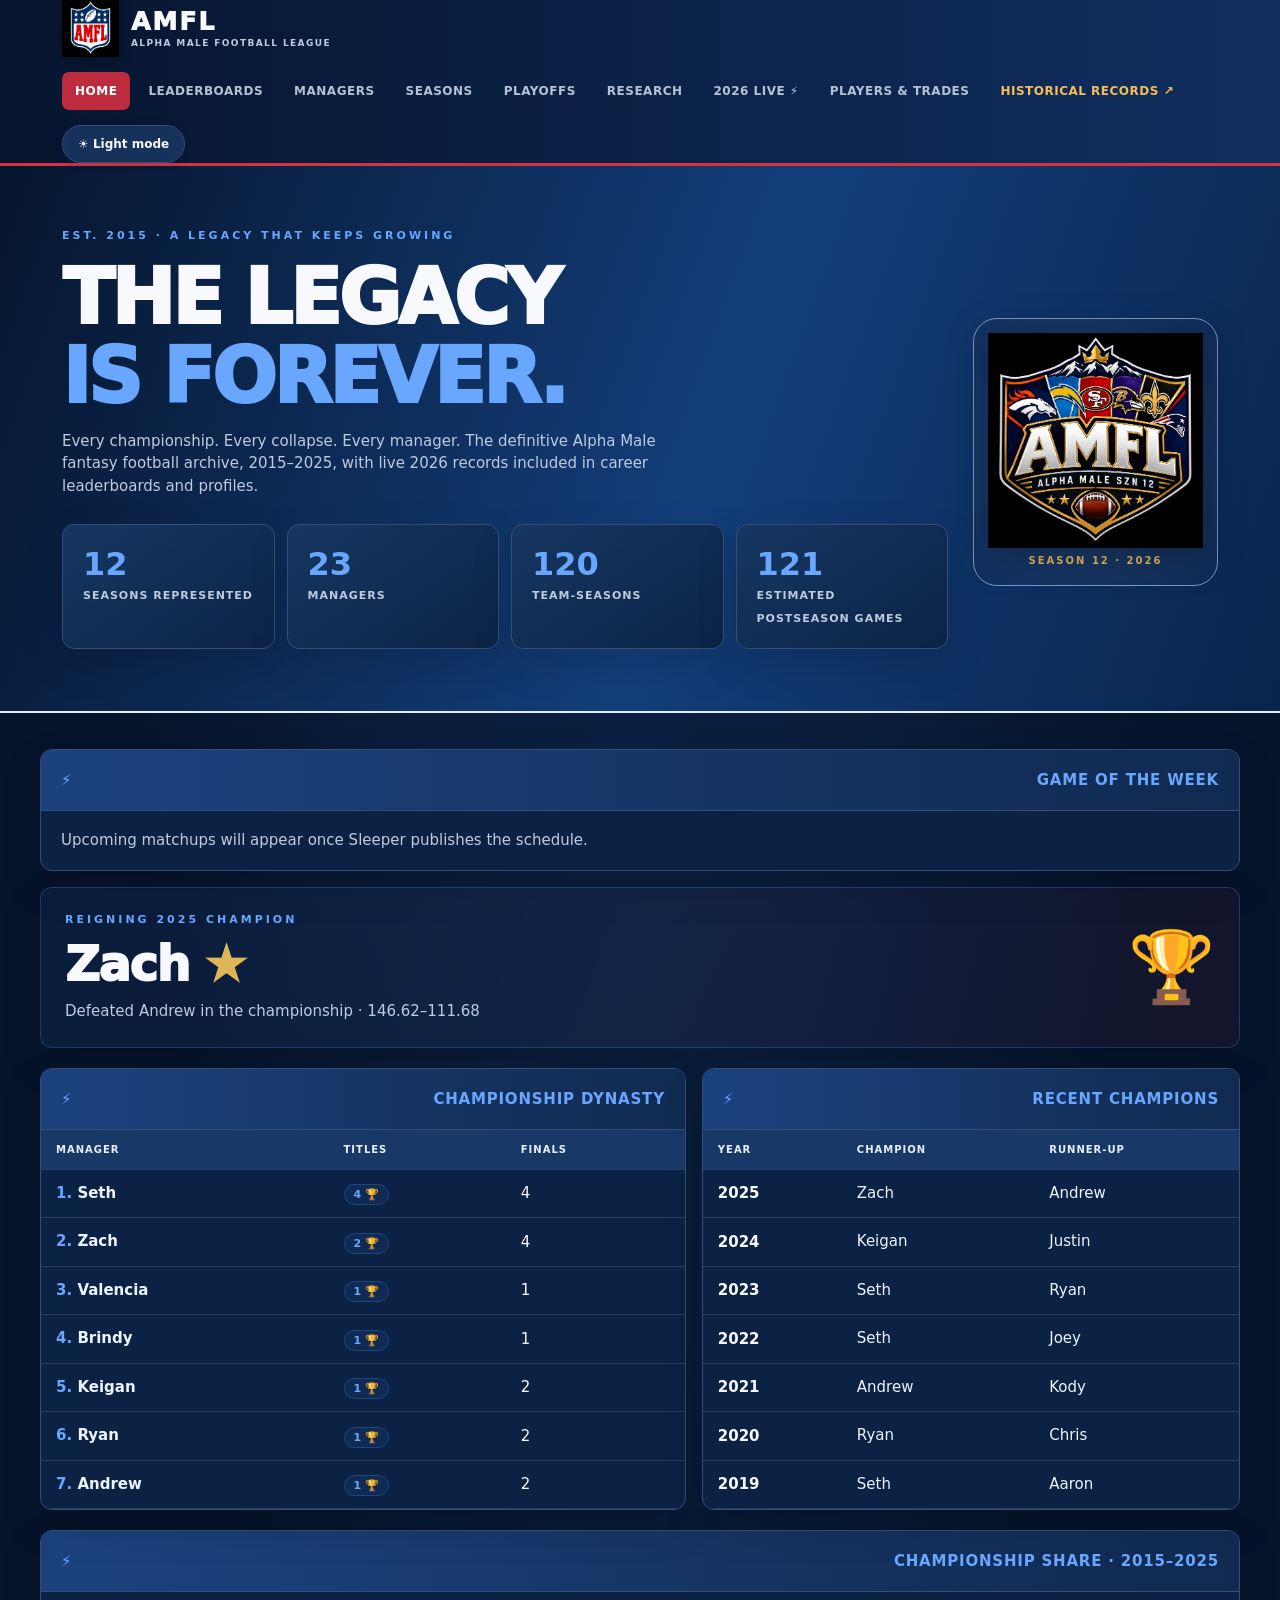
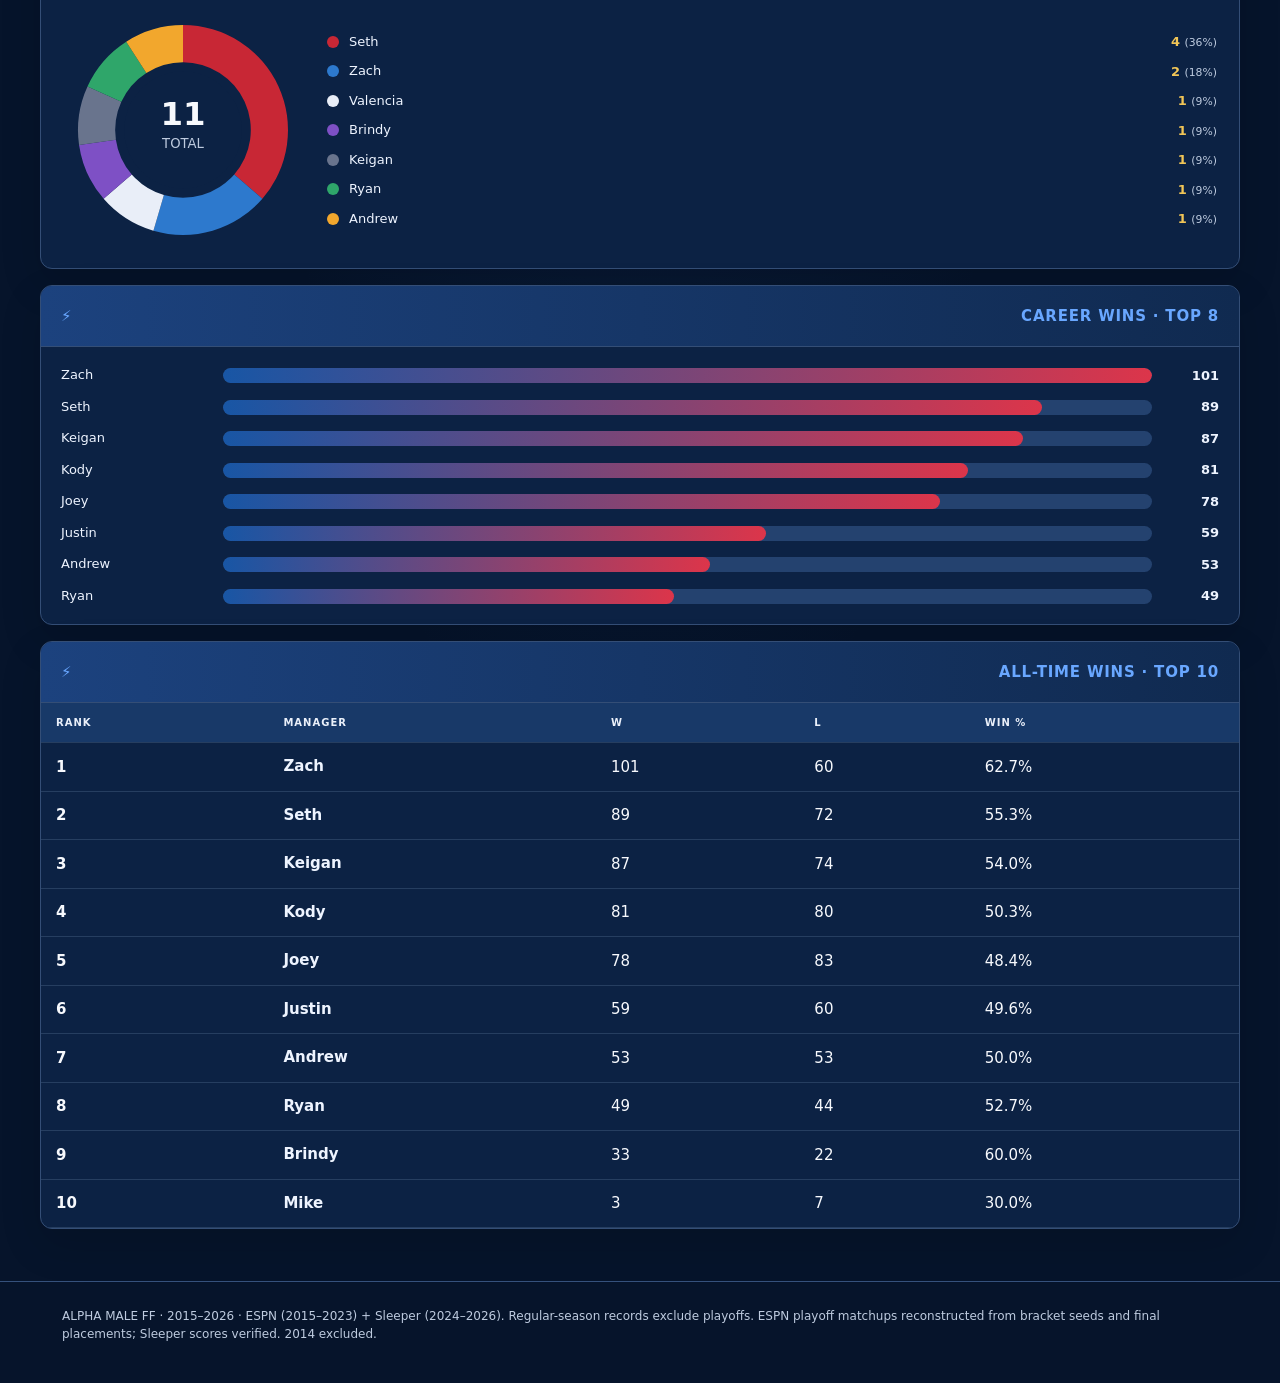
==== commit a888dcef: "Make charts phone-friendly and add player research workbench" ====
--- a/index.html
+++ b/index.html
@@ -224,7 +224,7 @@
  .panelbody{padding:14px}
  .nav button{padding:9px 10px}
 }
-html[data-theme="light"] .amfl-hero-emblem span{color:#204b85!important;font-weight:900;text-shadow:none}</style><style>body[data-page="research"] .hero{display:none}body[data-page="research"] #content{max-width:1440px;padding-top:32px}.nav button[data-page="research"].active{background:#c82735;color:white}</style></head><body><header class="top"><div class="wrap topinner"><a class="brand amfl-brand" href="/" aria-label="AMFL Home"><img src="/assets/amfl-shield.png" onerror="this.onerror=null;this.src='/assets/amfl-shield.svg'" alt="AMFL shield" width="57" height="57"><span class="amfl-wordmark"><strong>AMFL</strong><small>ALPHA MALE FOOTBALL LEAGUE</small></span></a><nav class="nav" id="nav"><button data-page="home" class="active">Home</button><button data-page="leaders">Leaderboards</button><button data-page="managers">Managers</button><button data-page="seasons">Seasons</button><button data-page="playoffs">Playoffs</button><button data-page="research">Research</button><button data-page="live">2026 Live ⚡</button><button data-page="players">Players &amp; Trades</button><a href="/records.html" style="display:inline-flex;align-items:center;padding:10px 13px;border-radius:7px;color:#f4bf56;font-weight:850;font-size:12px;text-transform:uppercase;letter-spacing:.5px;text-decoration:none;white-space:nowrap">Historical Records ↗</a></nav><button id="themeToggle" class="theme-toggle" type="button" aria-label="Switch color theme" onclick="toggleTheme()">☀ Light</button></div></header><main><div class="hero"><div class="wrap amfl-hero"><div class="amfl-hero-copy"><div class="eyebrow">Est. 2015 · A legacy that keeps growing</div><h1>THE LEGACY<br><span>IS FOREVER.</span></h1><div class="sub">Every championship. Every collapse. Every manager. The definitive Alpha Male fantasy football archive, 2015–2025, with live 2026 records included in career leaderboards and profiles.</div><div class="stats" id="stats"></div></div><div class="amfl-hero-emblem"><img src="/assets/amfl-season12.png" onerror="this.onerror=null;this.src='/assets/amfl-season12.svg'" alt="AMFL Season 12 custom favorite NFL teams crest" loading="eager"><span>SEASON 12 · 2026</span></div></div></div><div class="wrap section" id="content"><div class="muted">Loading league history…</div></div></main><footer class="foot"><div class="wrap">ALPHA MALE FF · 2015–2026 · ESPN (2015–2023) + Sleeper (2024–2026). Regular-season records exclude playoffs. ESPN playoff matchups reconstructed from bracket seeds and final placements; Sleeper scores verified. 2014 excluded.</div></footer><script>
+html[data-theme="light"] .amfl-hero-emblem span{color:#204b85!important;font-weight:900;text-shadow:none}</style><style>body[data-page="research"] .hero{display:none}body[data-page="research"] #content{max-width:1440px;padding-top:32px}.nav button[data-page="research"].active{background:#c82735;color:white}</style><link rel="stylesheet" href="/amfl-theme.css?v=20261118-r6"></head><body><header class="top"><div class="wrap topinner"><a class="brand amfl-brand" href="/" aria-label="AMFL Home"><img src="/assets/amfl-shield.png" onerror="this.onerror=null;this.src='/assets/amfl-shield.svg'" alt="AMFL shield" width="57" height="57"><span class="amfl-wordmark"><strong>AMFL</strong><small>ALPHA MALE FOOTBALL LEAGUE</small></span></a><nav class="nav" id="nav"><button data-page="home" class="active">Home</button><button data-page="leaders">Leaderboards</button><button data-page="managers">Managers</button><button data-page="seasons">Seasons</button><button data-page="playoffs">Playoffs</button><button data-page="research">Research</button><button data-page="live">2026 Live ⚡</button><button data-page="players">Players &amp; Trades</button><a href="/records.html" style="display:inline-flex;align-items:center;padding:10px 13px;border-radius:7px;color:#f4bf56;font-weight:850;font-size:12px;text-transform:uppercase;letter-spacing:.5px;text-decoration:none;white-space:nowrap">Historical Records ↗</a></nav><button id="themeToggle" class="theme-toggle" type="button" aria-label="Switch color theme" onclick="toggleTheme()">☀ Light</button></div></header><main><div class="hero"><div class="wrap amfl-hero"><div class="amfl-hero-copy"><div class="eyebrow">Est. 2015 · A legacy that keeps growing</div><h1>THE LEGACY<br><span>IS FOREVER.</span></h1><div class="sub">Every championship. Every collapse. Every manager. The definitive Alpha Male fantasy football archive, 2015–2025, with live 2026 records included in career leaderboards and profiles.</div><div class="stats" id="stats"></div></div><div class="amfl-hero-emblem"><img src="/assets/amfl-season12.png" onerror="this.onerror=null;this.src='/assets/amfl-season12.svg'" alt="AMFL Season 12 custom favorite NFL teams crest" loading="eager"><span>SEASON 12 · 2026</span></div></div></div><div class="wrap section" id="content"><div class="muted">Loading league history…</div></div></main><footer class="foot"><div class="wrap">ALPHA MALE FF · 2015–2026 · ESPN (2015–2023) + Sleeper (2024–2026). Regular-season records exclude playoffs. ESPN playoff matchups reconstructed from bracket seeds and final placements; Sleeper scores verified. 2014 excluded.</div></footer><script>
 
 function applyTheme(theme){document.documentElement.dataset.theme=theme;const b=document.getElementById('themeToggle');if(b){b.textContent=theme==='light'?'☾ Dark mode':'☀ Light mode';b.setAttribute('aria-pressed',String(theme==='light'))}try{localStorage.setItem('amff-theme',theme)}catch(e){}}
 function toggleTheme(){applyTheme(document.documentElement.dataset.theme==='light'?'dark':'light')}
@@ -342,4 +342,4 @@
 window.addEventListener('hashchange',routeAMFLHash);window.addEventListener('popstate',routeAMFLHash);
 
 fetch('./data.json').then(r=>{if(!r.ok)throw Error('data.json unavailable');return r.json()}).then(x=>{HISTORICAL=x;D=JSON.parse(JSON.stringify(x));refreshHeadToHead();render();routeAMFLHash();loadLive();loadHistoricalHeadToHead()}).catch(e=>{$('#content').innerHTML=`<div class="panelbody">Could not load league data. Open this site through a local web server or a hosted URL, not directly as a file. ${esc(e.message)}</div>`});
-</script><script src="./player-summary.js"></script><script src="./profile-transactions.js"></script><script src="./sleeper-history.js"></script><script src="./historical-insights.js"></script><script src="./table-sort.js"></script><script src="./matchup-spotlights.js"></script><script src="./research.js?v=20261118-r4" defer></script></body></html>
+</script><script src="./player-summary.js"></script><script src="./profile-transactions.js"></script><script src="./sleeper-history.js"></script><script src="./historical-insights.js"></script><script src="./table-sort.js"></script><script src="./matchup-spotlights.js"></script><script src="./research.js?v=20261118-r6" defer></script><script src="/responsive-tables.js?v=20261118-r6"></script></body></html>
--- a/amfl-theme.css
+++ b/amfl-theme.css
@@ -0,0 +1,5 @@
+/* Shared AMFL red / blue system; gold is reserved for trophies and small accents. */
+:root{--amfl-blue:#69a7ff;--amfl-red:#f06475;--amfl-gold:#f2c657;--gold:#f2c657;--cyan:#69a7ff}html[data-theme=light]{--amfl-blue:#185bb8;--amfl-red:#bb263c;--amfl-gold:#e6b73d;--gold:#e6b73d}.nav button.active,.nav button.active:hover{background:#bd2b3e!important;color:#fff!important}.nav button:hover{color:var(--amfl-blue)!important}.hero h1 span{color:var(--amfl-blue)!important}.eyebrow,.stat strong,.manager strong,td.gold,.gold,.panelhead,.sectitle{color:var(--amfl-blue)!important}.sectitle:before{background:var(--amfl-red)!important}.pill{color:var(--amfl-blue)!important;background:#2a73d51a!important;border-color:#367cd955!important}.banner{background:linear-gradient(110deg,#2566ba20,#be2a3e12)!important;border-color:#417cc755!important}.banner strong,.banner h2{color:var(--amfl-blue)!important}.manager:hover{border-color:var(--amfl-blue)!important}.manager-link,.name-link,.namebutton,.linkbtn,a:not(.brand){color:var(--amfl-blue)}.top{border-bottom:2px solid #c02b3e}.chartcanvas{min-width:0;max-width:100%}.chartcanvas svg{max-width:100%;height:auto}.panel,.grid2,.chartgrid,.wrap,.tablewrap{min-width:0}.panelhead{gap:10px}.toolbar>*{min-width:0}.records-page h2,.players-page h2{color:var(--amfl-blue)}
+@media(max-width:850px){
+html,body{max-width:100%;width:100%}.wrap{padding-left:14px;padding-right:14px}.top{position:relative}.topinner{flex-wrap:wrap;gap:12px;padding-top:12px;padding-bottom:12px}.nav{display:grid!important;grid-template-columns:repeat(3,minmax(0,1fr));width:100%;gap:5px}.nav button,.nav a{font-size:10px!important;padding:10px 5px!important;text-align:center;justify-content:center;white-space:normal!important;min-width:0}.brand{max-width:100%}.hero{padding-top:28px}.hero h1{font-size:39px}.stats{grid-template-columns:repeat(2,minmax(0,1fr));gap:10px}.stat{padding:13px}.stat strong{font-size:26px}.grid2,.chartgrid,.cardgrid{grid-template-columns:minmax(0,1fr)!important}.section{padding-top:25px}.panelhead,.panelbody{padding:14px}.panelhead{font-size:14px;flex-wrap:wrap}.tablewrap{overflow:visible!important}.chartcanvas{overflow:visible!important;min-width:0!important}.chartcanvas svg,.panelbody>svg,.trophy-chart svg{min-width:0!important;max-width:100%!important;width:100%;height:auto}.chartcanvas svg text{font-size:13px}.donutlayout{grid-template-columns:1fr!important}.toolbar input,.toolbar select{width:100%;font-size:16px}.banner{flex-direction:column;padding:18px}.tablewrap table{table-layout:fixed;white-space:normal}.tablewrap thead{display:none}.tablewrap tbody{display:grid;gap:10px}.tablewrap tr{display:grid;grid-template-columns:repeat(2,minmax(0,1fr));background:var(--panel,#0c2244);border:1px solid var(--line,#294266);border-radius:10px;overflow:hidden}.tablewrap td{min-width:0;white-space:normal;overflow-wrap:anywhere;padding:10px;display:flex;flex-direction:column;gap:4px;align-items:flex-start;text-align:left!important}.tablewrap td:first-child{grid-column:1/-1;background:#2a70d51a;font-size:16px}.tablewrap td:before{content:attr(data-label);font-size:10px;text-transform:uppercase;color:var(--muted,#a8bad0);font-weight:600}.tablewrap td button{white-space:normal}.amfl-hero-emblem{max-width:100%}.foot{font-size:12px}.standings,.metrics{grid-template-columns:repeat(2,minmax(0,1fr))!important}.records-page .wrap{padding:20px 14px}.records-page .tablewrap{overflow:visible}.players-page section>div{overflow:visible}.players-page section{padding:12px;margin:16px 10px}.players-page header,.players-page main{padding:16px 10px}.players-page table{table-layout:fixed;white-space:normal}.players-page td,.players-page th{overflow-wrap:anywhere;padding:8px 5px;font-size:12px}
+}
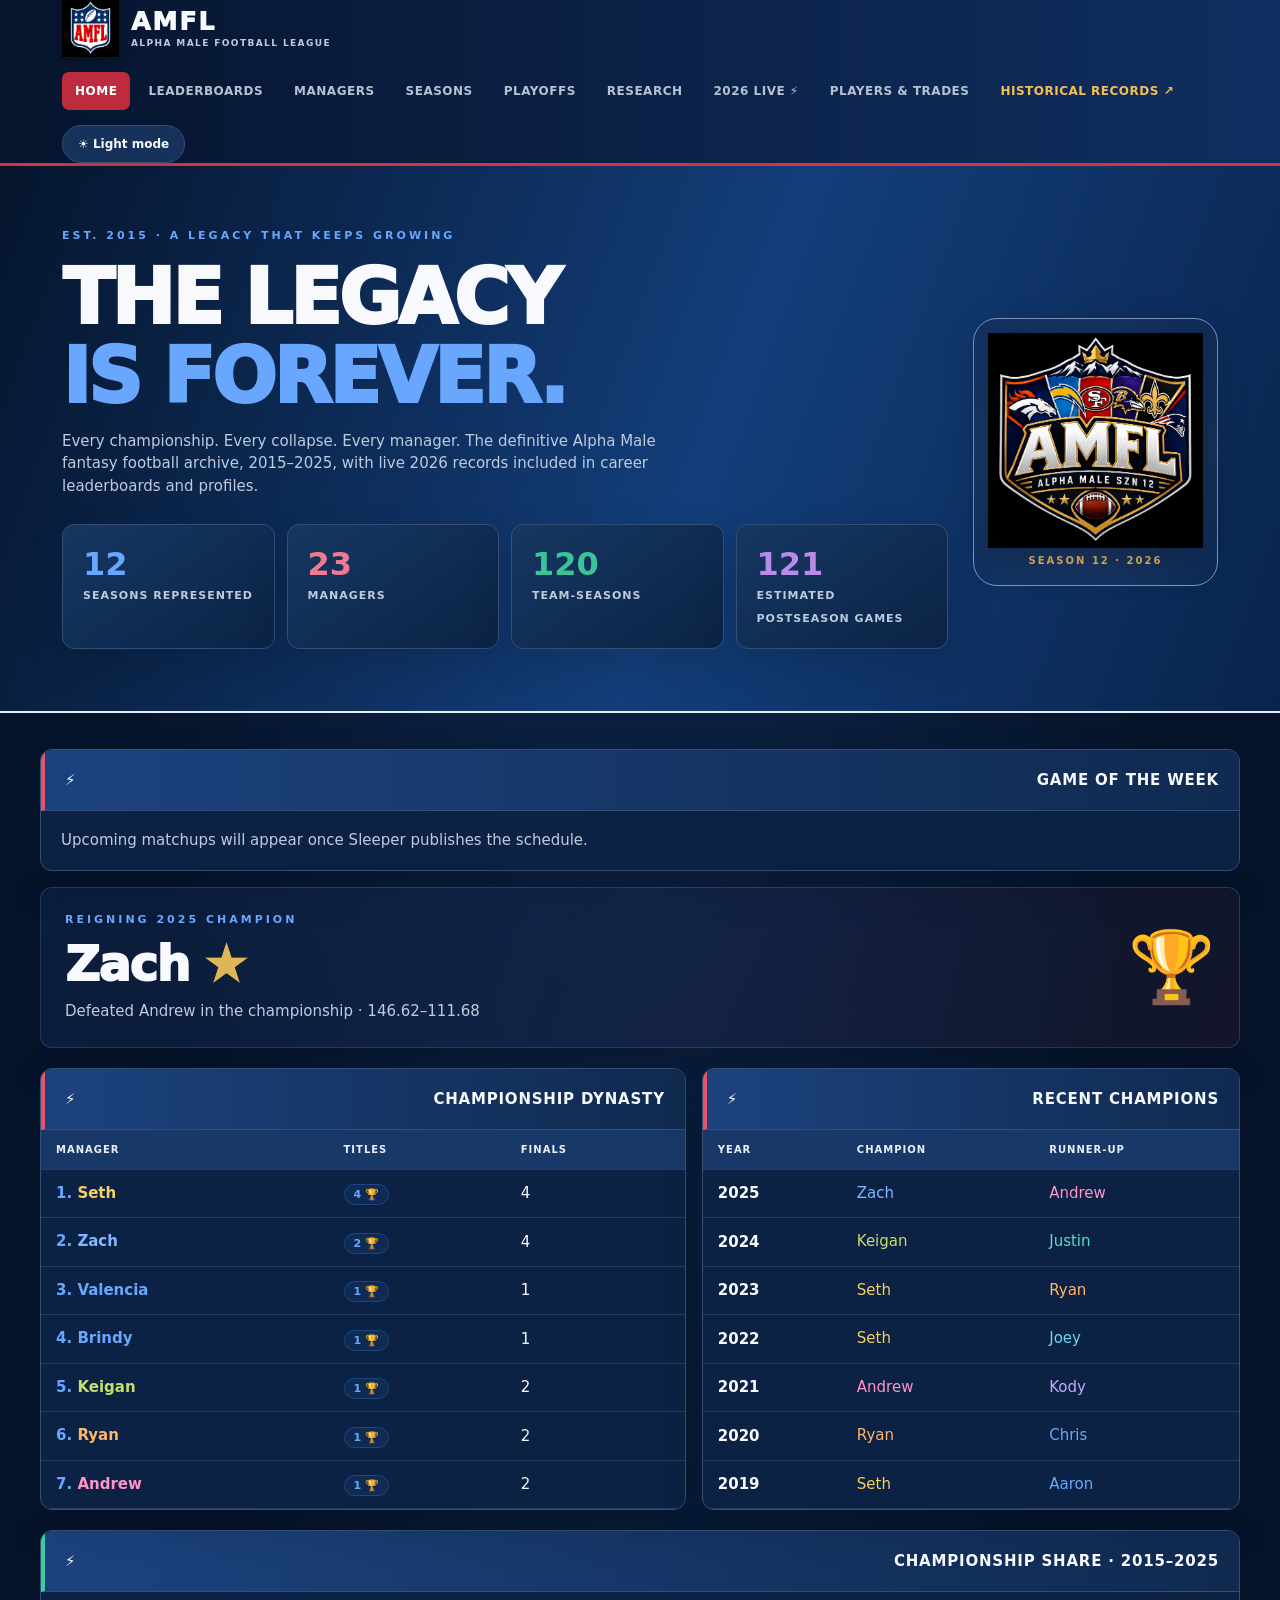
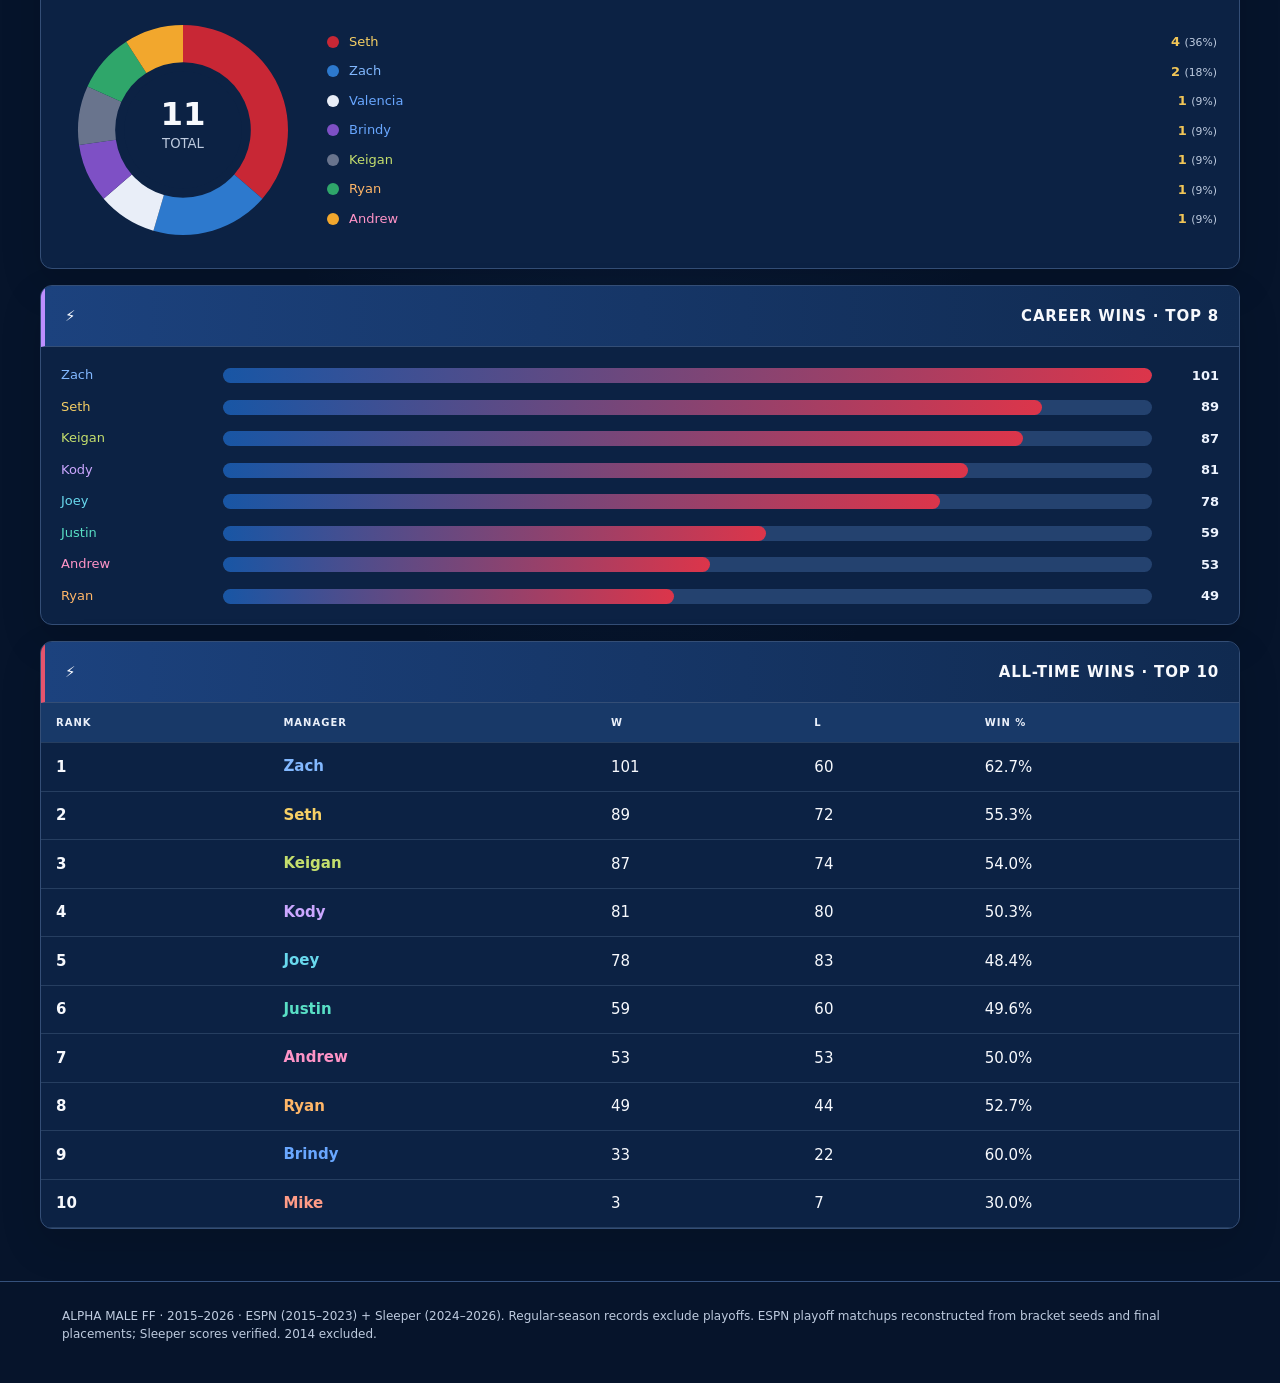
==== commit 99691817: "Group research tools and add interactive colorful roster views" ====
--- a/index.html
+++ b/index.html
@@ -224,7 +224,7 @@
  .panelbody{padding:14px}
  .nav button{padding:9px 10px}
 }
-html[data-theme="light"] .amfl-hero-emblem span{color:#204b85!important;font-weight:900;text-shadow:none}</style><style>body[data-page="research"] .hero{display:none}body[data-page="research"] #content{max-width:1440px;padding-top:32px}.nav button[data-page="research"].active{background:#c82735;color:white}</style><link rel="stylesheet" href="/amfl-theme.css?v=20261118-r6"></head><body><header class="top"><div class="wrap topinner"><a class="brand amfl-brand" href="/" aria-label="AMFL Home"><img src="/assets/amfl-shield.png" onerror="this.onerror=null;this.src='/assets/amfl-shield.svg'" alt="AMFL shield" width="57" height="57"><span class="amfl-wordmark"><strong>AMFL</strong><small>ALPHA MALE FOOTBALL LEAGUE</small></span></a><nav class="nav" id="nav"><button data-page="home" class="active">Home</button><button data-page="leaders">Leaderboards</button><button data-page="managers">Managers</button><button data-page="seasons">Seasons</button><button data-page="playoffs">Playoffs</button><button data-page="research">Research</button><button data-page="live">2026 Live ⚡</button><button data-page="players">Players &amp; Trades</button><a href="/records.html" style="display:inline-flex;align-items:center;padding:10px 13px;border-radius:7px;color:#f4bf56;font-weight:850;font-size:12px;text-transform:uppercase;letter-spacing:.5px;text-decoration:none;white-space:nowrap">Historical Records ↗</a></nav><button id="themeToggle" class="theme-toggle" type="button" aria-label="Switch color theme" onclick="toggleTheme()">☀ Light</button></div></header><main><div class="hero"><div class="wrap amfl-hero"><div class="amfl-hero-copy"><div class="eyebrow">Est. 2015 · A legacy that keeps growing</div><h1>THE LEGACY<br><span>IS FOREVER.</span></h1><div class="sub">Every championship. Every collapse. Every manager. The definitive Alpha Male fantasy football archive, 2015–2025, with live 2026 records included in career leaderboards and profiles.</div><div class="stats" id="stats"></div></div><div class="amfl-hero-emblem"><img src="/assets/amfl-season12.png" onerror="this.onerror=null;this.src='/assets/amfl-season12.svg'" alt="AMFL Season 12 custom favorite NFL teams crest" loading="eager"><span>SEASON 12 · 2026</span></div></div></div><div class="wrap section" id="content"><div class="muted">Loading league history…</div></div></main><footer class="foot"><div class="wrap">ALPHA MALE FF · 2015–2026 · ESPN (2015–2023) + Sleeper (2024–2026). Regular-season records exclude playoffs. ESPN playoff matchups reconstructed from bracket seeds and final placements; Sleeper scores verified. 2014 excluded.</div></footer><script>
+html[data-theme="light"] .amfl-hero-emblem span{color:#204b85!important;font-weight:900;text-shadow:none}</style><style>body[data-page="research"] .hero{display:none}body[data-page="research"] #content{max-width:1440px;padding-top:32px}.nav button[data-page="research"].active{background:#c82735;color:white}</style><link rel="stylesheet" href="/amfl-theme.css?v=20261118-r10"></head><body><header class="top"><div class="wrap topinner"><a class="brand amfl-brand" href="/" aria-label="AMFL Home"><img src="/assets/amfl-shield.png" onerror="this.onerror=null;this.src='/assets/amfl-shield.svg'" alt="AMFL shield" width="57" height="57"><span class="amfl-wordmark"><strong>AMFL</strong><small>ALPHA MALE FOOTBALL LEAGUE</small></span></a><nav class="nav" id="nav"><button data-page="home" class="active">Home</button><button data-page="leaders">Leaderboards</button><button data-page="managers">Managers</button><button data-page="seasons">Seasons</button><button data-page="playoffs">Playoffs</button><button data-page="research">Research</button><button data-page="live">2026 Live ⚡</button><button data-page="players">Players &amp; Trades</button><a href="/records.html" style="display:inline-flex;align-items:center;padding:10px 13px;border-radius:7px;color:#f4bf56;font-weight:850;font-size:12px;text-transform:uppercase;letter-spacing:.5px;text-decoration:none;white-space:nowrap">Historical Records ↗</a></nav><button id="themeToggle" class="theme-toggle" type="button" aria-label="Switch color theme" onclick="toggleTheme()">☀ Light</button></div></header><main><div class="hero"><div class="wrap amfl-hero"><div class="amfl-hero-copy"><div class="eyebrow">Est. 2015 · A legacy that keeps growing</div><h1>THE LEGACY<br><span>IS FOREVER.</span></h1><div class="sub">Every championship. Every collapse. Every manager. The definitive Alpha Male fantasy football archive, 2015–2025, with live 2026 records included in career leaderboards and profiles.</div><div class="stats" id="stats"></div></div><div class="amfl-hero-emblem"><img src="/assets/amfl-season12.png" onerror="this.onerror=null;this.src='/assets/amfl-season12.svg'" alt="AMFL Season 12 custom favorite NFL teams crest" loading="eager"><span>SEASON 12 · 2026</span></div></div></div><div class="wrap section" id="content"><div class="muted">Loading league history…</div></div></main><footer class="foot"><div class="wrap">ALPHA MALE FF · 2015–2026 · ESPN (2015–2023) + Sleeper (2024–2026). Regular-season records exclude playoffs. ESPN playoff matchups reconstructed from bracket seeds and final placements; Sleeper scores verified. 2014 excluded.</div></footer><script>
 
 function applyTheme(theme){document.documentElement.dataset.theme=theme;const b=document.getElementById('themeToggle');if(b){b.textContent=theme==='light'?'☾ Dark mode':'☀ Light mode';b.setAttribute('aria-pressed',String(theme==='light'))}try{localStorage.setItem('amff-theme',theme)}catch(e){}}
 function toggleTheme(){applyTheme(document.documentElement.dataset.theme==='light'?'dark':'light')}
@@ -342,4 +342,4 @@
 window.addEventListener('hashchange',routeAMFLHash);window.addEventListener('popstate',routeAMFLHash);
 
 fetch('./data.json').then(r=>{if(!r.ok)throw Error('data.json unavailable');return r.json()}).then(x=>{HISTORICAL=x;D=JSON.parse(JSON.stringify(x));refreshHeadToHead();render();routeAMFLHash();loadLive();loadHistoricalHeadToHead()}).catch(e=>{$('#content').innerHTML=`<div class="panelbody">Could not load league data. Open this site through a local web server or a hosted URL, not directly as a file. ${esc(e.message)}</div>`});
-</script><script src="./player-summary.js"></script><script src="./profile-transactions.js"></script><script src="./sleeper-history.js"></script><script src="./historical-insights.js"></script><script src="./table-sort.js"></script><script src="./matchup-spotlights.js"></script><script src="./research.js?v=20261118-r6" defer></script><script src="/responsive-tables.js?v=20261118-r6"></script></body></html>
+</script><script src="./player-summary.js"></script><script src="./profile-transactions.js"></script><script src="./sleeper-history.js"></script><script src="./historical-insights.js"></script><script src="./table-sort.js"></script><script src="./matchup-spotlights.js"></script><script src="./research.js?v=20261118-r10" defer></script><script src="/responsive-tables.js?v=20261118-r10"></script></body></html>
--- a/amfl-theme.css
+++ b/amfl-theme.css
@@ -1,5 +1,21 @@
 /* Shared AMFL red / blue system; gold is reserved for trophies and small accents. */
 :root{--amfl-blue:#69a7ff;--amfl-red:#f06475;--amfl-gold:#f2c657;--gold:#f2c657;--cyan:#69a7ff}html[data-theme=light]{--amfl-blue:#185bb8;--amfl-red:#bb263c;--amfl-gold:#e6b73d;--gold:#e6b73d}.nav button.active,.nav button.active:hover{background:#bd2b3e!important;color:#fff!important}.nav button:hover{color:var(--amfl-blue)!important}.hero h1 span{color:var(--amfl-blue)!important}.eyebrow,.stat strong,.manager strong,td.gold,.gold,.panelhead,.sectitle{color:var(--amfl-blue)!important}.sectitle:before{background:var(--amfl-red)!important}.pill{color:var(--amfl-blue)!important;background:#2a73d51a!important;border-color:#367cd955!important}.banner{background:linear-gradient(110deg,#2566ba20,#be2a3e12)!important;border-color:#417cc755!important}.banner strong,.banner h2{color:var(--amfl-blue)!important}.manager:hover{border-color:var(--amfl-blue)!important}.manager-link,.name-link,.namebutton,.linkbtn,a:not(.brand){color:var(--amfl-blue)}.top{border-bottom:2px solid #c02b3e}.chartcanvas{min-width:0;max-width:100%}.chartcanvas svg{max-width:100%;height:auto}.panel,.grid2,.chartgrid,.wrap,.tablewrap{min-width:0}.panelhead{gap:10px}.toolbar>*{min-width:0}.records-page h2,.players-page h2{color:var(--amfl-blue)}
 @media(max-width:850px){
-html,body{max-width:100%;width:100%}.wrap{padding-left:14px;padding-right:14px}.top{position:relative}.topinner{flex-wrap:wrap;gap:12px;padding-top:12px;padding-bottom:12px}.nav{display:grid!important;grid-template-columns:repeat(3,minmax(0,1fr));width:100%;gap:5px}.nav button,.nav a{font-size:10px!important;padding:10px 5px!important;text-align:center;justify-content:center;white-space:normal!important;min-width:0}.brand{max-width:100%}.hero{padding-top:28px}.hero h1{font-size:39px}.stats{grid-template-columns:repeat(2,minmax(0,1fr));gap:10px}.stat{padding:13px}.stat strong{font-size:26px}.grid2,.chartgrid,.cardgrid{grid-template-columns:minmax(0,1fr)!important}.section{padding-top:25px}.panelhead,.panelbody{padding:14px}.panelhead{font-size:14px;flex-wrap:wrap}.tablewrap{overflow:visible!important}.chartcanvas{overflow:visible!important;min-width:0!important}.chartcanvas svg,.panelbody>svg,.trophy-chart svg{min-width:0!important;max-width:100%!important;width:100%;height:auto}.chartcanvas svg text{font-size:13px}.donutlayout{grid-template-columns:1fr!important}.toolbar input,.toolbar select{width:100%;font-size:16px}.banner{flex-direction:column;padding:18px}.tablewrap table{table-layout:fixed;white-space:normal}.tablewrap thead{display:none}.tablewrap tbody{display:grid;gap:10px}.tablewrap tr{display:grid;grid-template-columns:repeat(2,minmax(0,1fr));background:var(--panel,#0c2244);border:1px solid var(--line,#294266);border-radius:10px;overflow:hidden}.tablewrap td{min-width:0;white-space:normal;overflow-wrap:anywhere;padding:10px;display:flex;flex-direction:column;gap:4px;align-items:flex-start;text-align:left!important}.tablewrap td:first-child{grid-column:1/-1;background:#2a70d51a;font-size:16px}.tablewrap td:before{content:attr(data-label);font-size:10px;text-transform:uppercase;color:var(--muted,#a8bad0);font-weight:600}.tablewrap td button{white-space:normal}.amfl-hero-emblem{max-width:100%}.foot{font-size:12px}.standings,.metrics{grid-template-columns:repeat(2,minmax(0,1fr))!important}.records-page .wrap{padding:20px 14px}.records-page .tablewrap{overflow:visible}.players-page section>div{overflow:visible}.players-page section{padding:12px;margin:16px 10px}.players-page header,.players-page main{padding:16px 10px}.players-page table{table-layout:fixed;white-space:normal}.players-page td,.players-page th{overflow-wrap:anywhere;padding:8px 5px;font-size:12px}
+html,body{max-width:100%;width:100%}.wrap{padding-left:14px;padding-right:14px}.top{position:relative}.topinner{flex-wrap:wrap;gap:12px;padding-top:12px;padding-bottom:12px}.nav{display:grid!important;grid-template-columns:repeat(3,minmax(0,1fr));width:100%;gap:5px}.nav button,.nav a{font-size:10px!important;padding:10px 5px!important;text-align:center;justify-content:center;white-space:normal!important;min-width:0}.brand{max-width:100%}.hero{padding-top:28px}.hero h1{font-size:39px}.stats{grid-template-columns:repeat(2,minmax(0,1fr));gap:10px}.stat{padding:13px}.stat strong{font-size:26px}.grid2,.chartgrid,.cardgrid{grid-template-columns:minmax(0,1fr)!important}.section{padding-top:25px}.panelhead,.panelbody{padding:14px}.panelhead{font-size:14px;flex-wrap:wrap}.tablewrap{overflow:visible!important}.chartcanvas{overflow:visible!important;min-width:0!important}.chartcanvas svg,.panelbody>svg,.trophy-chart svg{min-width:0!important;max-width:100%!important;width:100%;height:auto}.chartcanvas svg text{font-size:13px}.donutlayout{grid-template-columns:1fr!important}.toolbar input,.toolbar select{width:100%;font-size:16px}.banner{flex-direction:column;padding:18px}:is(.tablewrap,.records-page,.players-page) table{table-layout:fixed;white-space:normal}:is(.tablewrap,.records-page,.players-page) thead{display:none}:is(.tablewrap,.records-page,.players-page) tbody{display:grid;gap:10px}:is(.tablewrap,.records-page,.players-page) tr{display:grid;grid-template-columns:repeat(2,minmax(0,1fr));background:var(--panel,#0c2244);border:1px solid var(--line,#294266);border-radius:10px;overflow:hidden}:is(.tablewrap,.records-page,.players-page) td{min-width:0;white-space:normal;overflow-wrap:anywhere;padding:10px;display:flex;flex-direction:column;gap:4px;align-items:flex-start;text-align:left!important}:is(.tablewrap,.records-page,.players-page) td:first-child{grid-column:1/-1;background:#2a70d51a;font-size:16px}:is(.tablewrap,.records-page,.players-page) td:before{content:attr(data-label);font-size:10px;text-transform:uppercase;color:var(--muted,#a8bad0);font-weight:600}:is(.tablewrap,.records-page,.players-page) td button{white-space:normal}.amfl-hero-emblem{max-width:100%}.foot{font-size:12px}.standings,.metrics{grid-template-columns:repeat(2,minmax(0,1fr))!important}.records-page .wrap{padding:20px 14px}.records-page .tablewrap{overflow:visible}.players-page section>div{overflow:visible}.players-page section{padding:12px;margin:16px 10px}.players-page header,.players-page main{padding:16px 10px}.players-page table{table-layout:fixed;white-space:normal}.players-page td,.players-page th{overflow-wrap:anywhere;padding:8px 5px;font-size:12px}
 }
+.mobileTableSort{display:none}@media(max-width:850px){.mobileTableSort{display:flex;flex-direction:column;gap:6px;margin:12px;font-size:12px;color:var(--muted)}.mobileTableSort select{font:inherit;font-size:16px;background:var(--panel,#0c2244);color:var(--white,#f3f5fa);padding:10px;border:1px solid var(--line);border-radius:8px}}
+
+/* Stable manager colors across the archive and research. */
+[data-manager="Seth"],[data-name="Seth"]{--identity-color:#f6cf65;--identity-light:#8d6009}
+[data-manager="Zach"],[data-name="Zach"]{--identity-color:#82b8ff;--identity-light:#1d5db3}
+[data-manager="Andrew"],[data-name="Andrew"]{--identity-color:#ff94c7;--identity-light:#ae256c}
+[data-manager="Kody"],[data-name="Kody"]{--identity-color:#cba7ff;--identity-light:#7640b2}
+[data-manager="Justin"],[data-name="Justin"]{--identity-color:#59dfc5;--identity-light:#067b69}
+[data-manager="Mike"],[data-name="Mike"]{--identity-color:#ff9c87;--identity-light:#b6402d}
+[data-manager="Ryan"],[data-name="Ryan"]{--identity-color:#ffb668;--identity-light:#a3560b}
+[data-manager="Keigan"],[data-name="Keigan"]{--identity-color:#c5df6d;--identity-light:#566f0b}
+[data-manager="Sean"],[data-name="Sean"]{--identity-color:#e6a4f5;--identity-light:#8f319f}
+[data-manager="Joey"],[data-name="Joey"]{--identity-color:#69d9ee;--identity-light:#077a8d}
+:is(.person-link,.identityName,.team-link)[data-manager],:is(.identityName,.team-link)[data-name]{color:var(--identity-color,var(--amfl-blue,#86bdff))!important}html[data-theme="light"] .person-link[data-manager]{color:var(--identity-light,#1d5db3)!important}.research-shell.light :is(.identityName,.team-link)[data-name]{color:var(--identity-light,var(--blue))!important}
+
+.panelhead,.sectitle{color:var(--white,#f3f5fa)!important}.panelhead{border-left:4px solid #e4546d}.panel:nth-of-type(3n+2) .panelhead{border-left-color:#3ecda0}.panel:nth-of-type(3n) .panelhead{border-left-color:#bd8fff}.stat:nth-child(2) strong{color:#f07a91!important}.stat:nth-child(3) strong{color:#3ac49a!important}.stat:nth-child(4) strong{color:#b88be8!important}html[data-theme="light"] .panelhead,html[data-theme="light"] .sectitle{color:#192e48!important}
